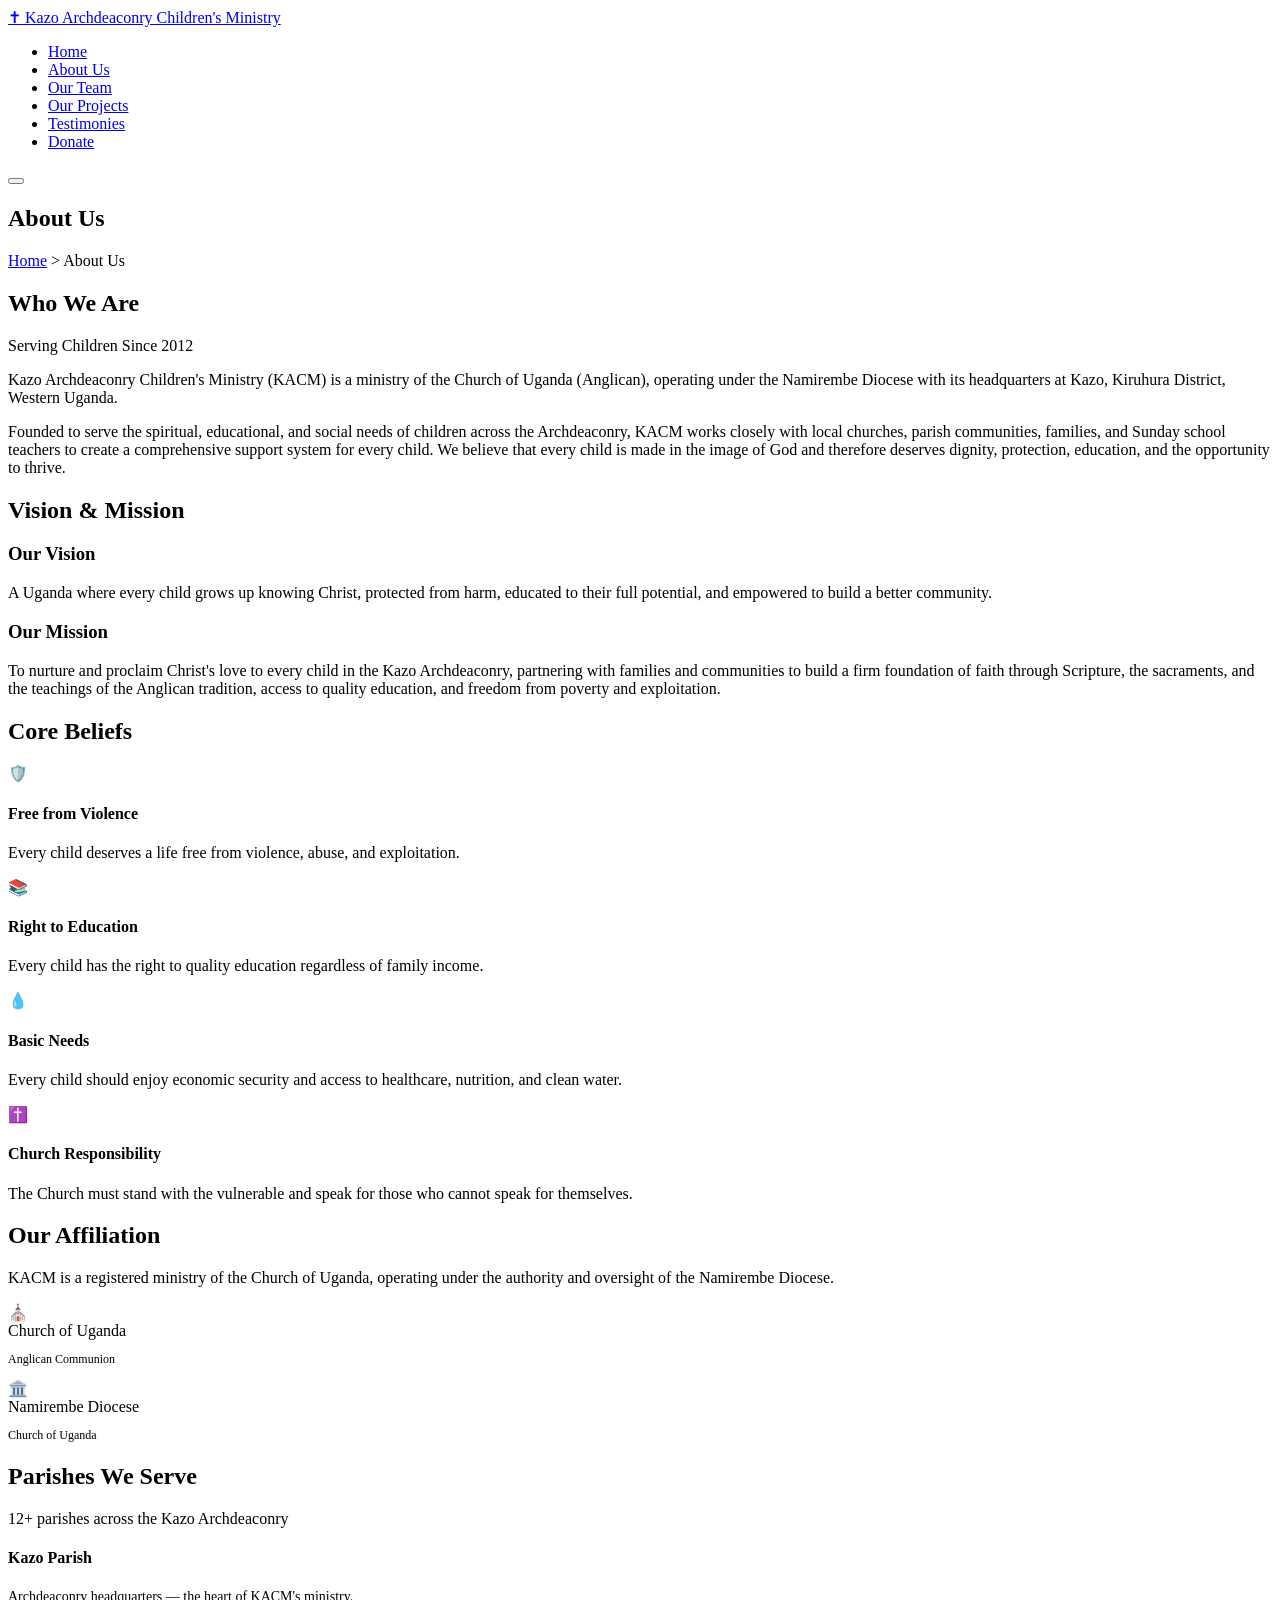
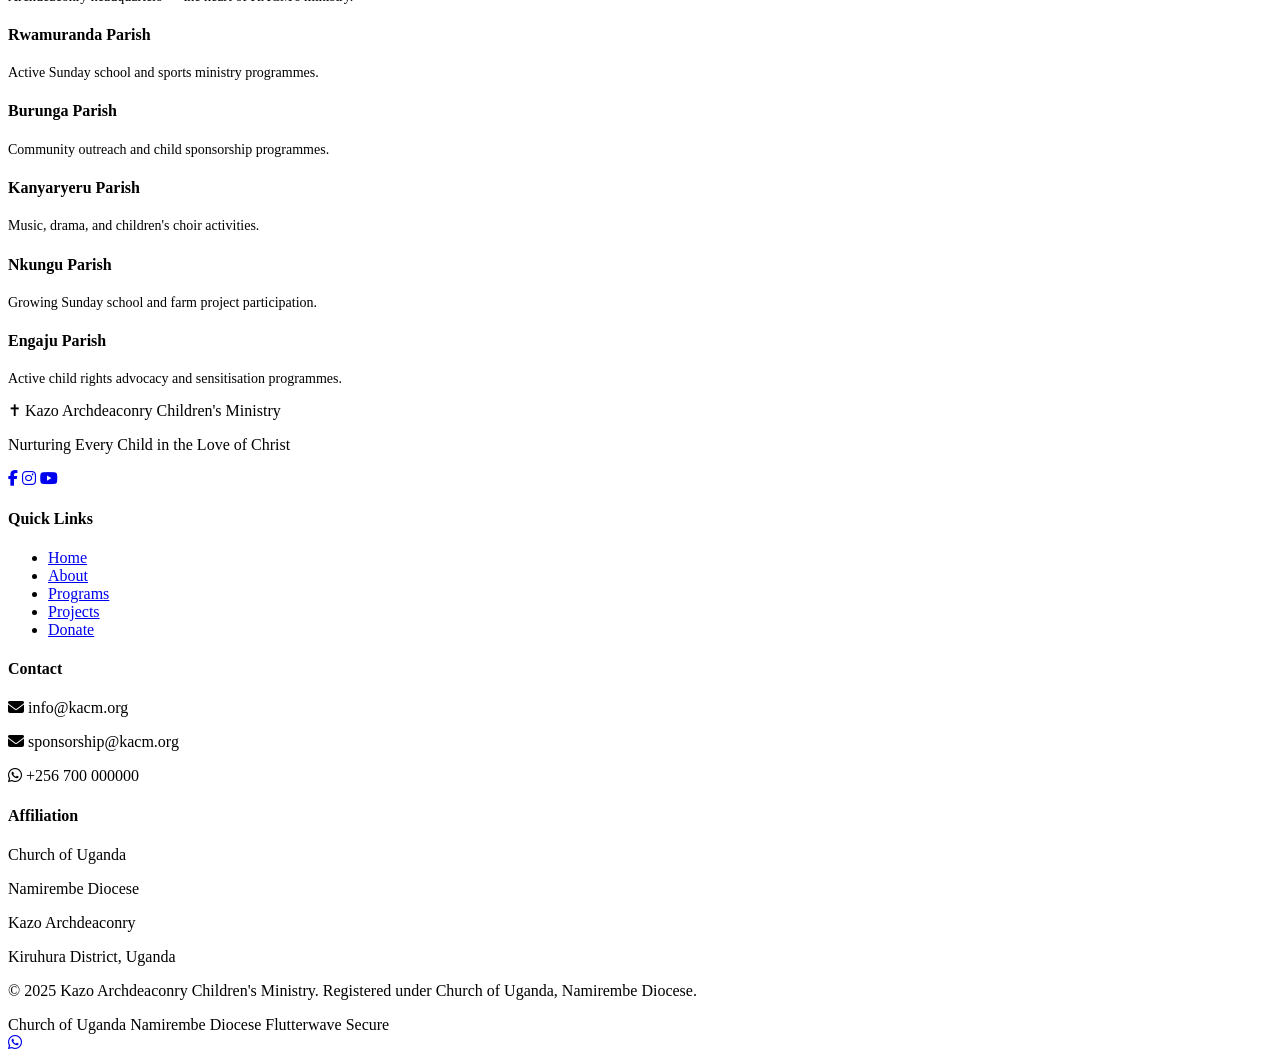
==== about.html @ 617af453 "Add about.html to provide information on Kazo Archdeaconry Children's Ministry, including vision, mi" ====
<!DOCTYPE html>
<html lang="en">
<head>
  <meta charset="UTF-8">
  <meta name="viewport" content="width=device-width, initial-scale=1.0">
  <meta name="description" content="About Kazo Archdeaconry Children's Ministry — our vision, mission, beliefs, and affiliation with the Church of Uganda.">
  <title>About Us — KACM | Kazo Archdeaconry Children's Ministry</title>
  <link rel="preconnect" href="https://fonts.googleapis.com">
  <link rel="preconnect" href="https://fonts.gstatic.com" crossorigin>
  <link href="https://fonts.googleapis.com/css2?family=Inter:wght@400;500;600;700&family=Lora:ital,wght@0,400;0,600;0,700;1,400;1,600&display=swap" rel="stylesheet">
  <link rel="stylesheet" href="https://cdnjs.cloudflare.com/ajax/libs/font-awesome/6.5.1/css/all.min.css">
  <link rel="stylesheet" href="css/style.css">
</head>
<body>

  <nav class="navbar">
    <div class="container">
      <a href="index.html" class="nav-logo">
        <span class="logo-icon">✝</span>
        <span>Kazo Archdeaconry Children's Ministry</span>
      </a>
      <ul class="nav-links">
        <li><a href="index.html">Home</a></li>
        <li><a href="about.html" class="active">About Us</a></li>
        <li><a href="team.html">Our Team</a></li>
        <li><a href="projects.html">Our Projects</a></li>
        <li><a href="testimonies.html">Testimonies</a></li>
        <li><a href="donate.html" class="nav-donate">Donate</a></li>
      </ul>
      <button class="hamburger" aria-label="Toggle navigation">
        <span></span><span></span><span></span>
      </button>
    </div>
  </nav>

  <section class="page-hero">
    <div class="container">
      <h1>About Us</h1>
      <p class="breadcrumb"><a href="index.html">Home</a> &gt; About Us</p>
    </div>
  </section>

  <!-- Who We Are -->
  <section class="section">
    <div class="container">
      <div class="section-header fade-in">
        <h2>Who We Are</h2>
        <p>Serving Children Since 2012</p>
      </div>
      <div class="page-intro fade-in">
        <p>Kazo Archdeaconry Children's Ministry (KACM) is a ministry of the Church of Uganda (Anglican), operating under the Namirembe Diocese with its headquarters at Kazo, Kiruhura District, Western Uganda.</p>
        <p style="margin-top:16px;">Founded to serve the spiritual, educational, and social needs of children across the Archdeaconry, KACM works closely with local churches, parish communities, families, and Sunday school teachers to create a comprehensive support system for every child. We believe that every child is made in the image of God and therefore deserves dignity, protection, education, and the opportunity to thrive.</p>
      </div>
    </div>
  </section>

  <!-- Vision & Mission -->
  <section class="section-alt">
    <div class="container">
      <div class="section-header fade-in">
        <h2>Vision & Mission</h2>
      </div>
      <div class="card-grid-2">
        <div class="vm-card fade-in">
          <h3>Our Vision</h3>
          <p>A Uganda where every child grows up knowing Christ, protected from harm, educated to their full potential, and empowered to build a better community.</p>
        </div>
        <div class="vm-card gold-border fade-in">
          <h3>Our Mission</h3>
          <p>To nurture and proclaim Christ's love to every child in the Kazo Archdeaconry, partnering with families and communities to build a firm foundation of faith through Scripture, the sacraments, and the teachings of the Anglican tradition, access to quality education, and freedom from poverty and exploitation.</p>
        </div>
      </div>
    </div>
  </section>

  <!-- Core Beliefs -->
  <section class="section">
    <div class="container">
      <div class="section-header fade-in">
        <h2>Core Beliefs</h2>
      </div>
      <div class="card-grid-4">
        <div class="belief-card fade-in">
          <div class="belief-icon">🛡️</div>
          <h4>Free from Violence</h4>
          <p>Every child deserves a life free from violence, abuse, and exploitation.</p>
        </div>
        <div class="belief-card fade-in">
          <div class="belief-icon">📚</div>
          <h4>Right to Education</h4>
          <p>Every child has the right to quality education regardless of family income.</p>
        </div>
        <div class="belief-card fade-in">
          <div class="belief-icon">💧</div>
          <h4>Basic Needs</h4>
          <p>Every child should enjoy economic security and access to healthcare, nutrition, and clean water.</p>
        </div>
        <div class="belief-card fade-in">
          <div class="belief-icon">✝️</div>
          <h4>Church Responsibility</h4>
          <p>The Church must stand with the vulnerable and speak for those who cannot speak for themselves.</p>
        </div>
      </div>
    </div>
  </section>

  <!-- Affiliation -->
  <section class="section-alt">
    <div class="container">
      <div class="section-header fade-in">
        <h2>Our Affiliation</h2>
        <p>KACM is a registered ministry of the Church of Uganda, operating under the authority and oversight of the Namirembe Diocese.</p>
      </div>
      <div class="affiliation-logos fade-in">
        <div class="affiliation-badge">
          <div class="badge-icon">⛪</div>
          <div class="badge-name">Church of Uganda</div>
          <p style="font-size:12px;color:var(--text-gray);">Anglican Communion</p>
        </div>
        <div class="affiliation-badge">
          <div class="badge-icon">🏛️</div>
          <div class="badge-name">Namirembe Diocese</div>
          <p style="font-size:12px;color:var(--text-gray);">Church of Uganda</p>
        </div>
      </div>
    </div>
  </section>

  <!-- Parishes -->
  <section class="section">
    <div class="container">
      <div class="section-header fade-in">
        <h2>Parishes We Serve</h2>
        <p>12+ parishes across the Kazo Archdeaconry</p>
      </div>
      <div class="card-grid-3 fade-in">
        <div class="card"><div class="card-body"><h4>Kazo Parish</h4><p style="font-size:14px;color:var(--text-gray);">Archdeaconry headquarters — the heart of KACM's ministry.</p></div></div>
        <div class="card"><div class="card-body"><h4>Rwamuranda Parish</h4><p style="font-size:14px;color:var(--text-gray);">Active Sunday school and sports ministry programmes.</p></div></div>
        <div class="card"><div class="card-body"><h4>Burunga Parish</h4><p style="font-size:14px;color:var(--text-gray);">Community outreach and child sponsorship programmes.</p></div></div>
        <div class="card"><div class="card-body"><h4>Kanyaryeru Parish</h4><p style="font-size:14px;color:var(--text-gray);">Music, drama, and children's choir activities.</p></div></div>
        <div class="card"><div class="card-body"><h4>Nkungu Parish</h4><p style="font-size:14px;color:var(--text-gray);">Growing Sunday school and farm project participation.</p></div></div>
        <div class="card"><div class="card-body"><h4>Engaju Parish</h4><p style="font-size:14px;color:var(--text-gray);">Active child rights advocacy and sensitisation programmes.</p></div></div>
      </div>
    </div>
  </section>

  <!-- Footer -->
  <footer class="footer">
    <div class="container">
      <div class="footer-grid">
        <div class="footer-brand">
          <div class="footer-logo">
            <span class="logo-icon">✝</span>
            <span>Kazo Archdeaconry Children's Ministry</span>
          </div>
          <p class="footer-tagline">Nurturing Every Child in the Love of Christ</p>
          <div class="footer-social">
            <a href="https://facebook.com/KACMUganda" target="_blank" rel="noopener" aria-label="Facebook"><i class="fab fa-facebook-f"></i></a>
            <a href="https://instagram.com/KACMUganda" target="_blank" rel="noopener" aria-label="Instagram"><i class="fab fa-instagram"></i></a>
            <a href="https://youtube.com/KACMUganda" target="_blank" rel="noopener" aria-label="YouTube"><i class="fab fa-youtube"></i></a>
          </div>
        </div>
        <div>
          <h4>Quick Links</h4>
          <ul class="footer-links">
            <li><a href="index.html">Home</a></li>
            <li><a href="about.html">About</a></li>
            <li><a href="programs.html">Programs</a></li>
            <li><a href="projects.html">Projects</a></li>
            <li><a href="donate.html">Donate</a></li>
          </ul>
        </div>
        <div>
          <h4>Contact</h4>
          <div class="footer-contact">
            <p><i class="fas fa-envelope"></i> info@kacm.org</p>
            <p><i class="fas fa-envelope"></i> sponsorship@kacm.org</p>
            <p><i class="fab fa-whatsapp"></i> +256 700 000000</p>
          </div>
        </div>
        <div>
          <h4>Affiliation</h4>
          <div class="footer-contact">
            <p>Church of Uganda</p>
            <p>Namirembe Diocese</p>
            <p>Kazo Archdeaconry</p>
            <p>Kiruhura District, Uganda</p>
          </div>
        </div>
      </div>
      <div class="footer-bottom">
        <p>&copy; 2025 Kazo Archdeaconry Children's Ministry. Registered under Church of Uganda, Namirembe Diocese.</p>
        <div class="footer-badges">
          <span class="badge">Church of Uganda</span>
          <span class="badge">Namirembe Diocese</span>
          <span class="badge">Flutterwave Secure</span>
        </div>
      </div>
    </div>
  </footer>

  <a href="#" class="whatsapp-float" data-phone="+256700000000" aria-label="Chat on WhatsApp">
    <i class="fab fa-whatsapp"></i>
  </a>

  <script src="js/main.js"></script>
</body>
</html>
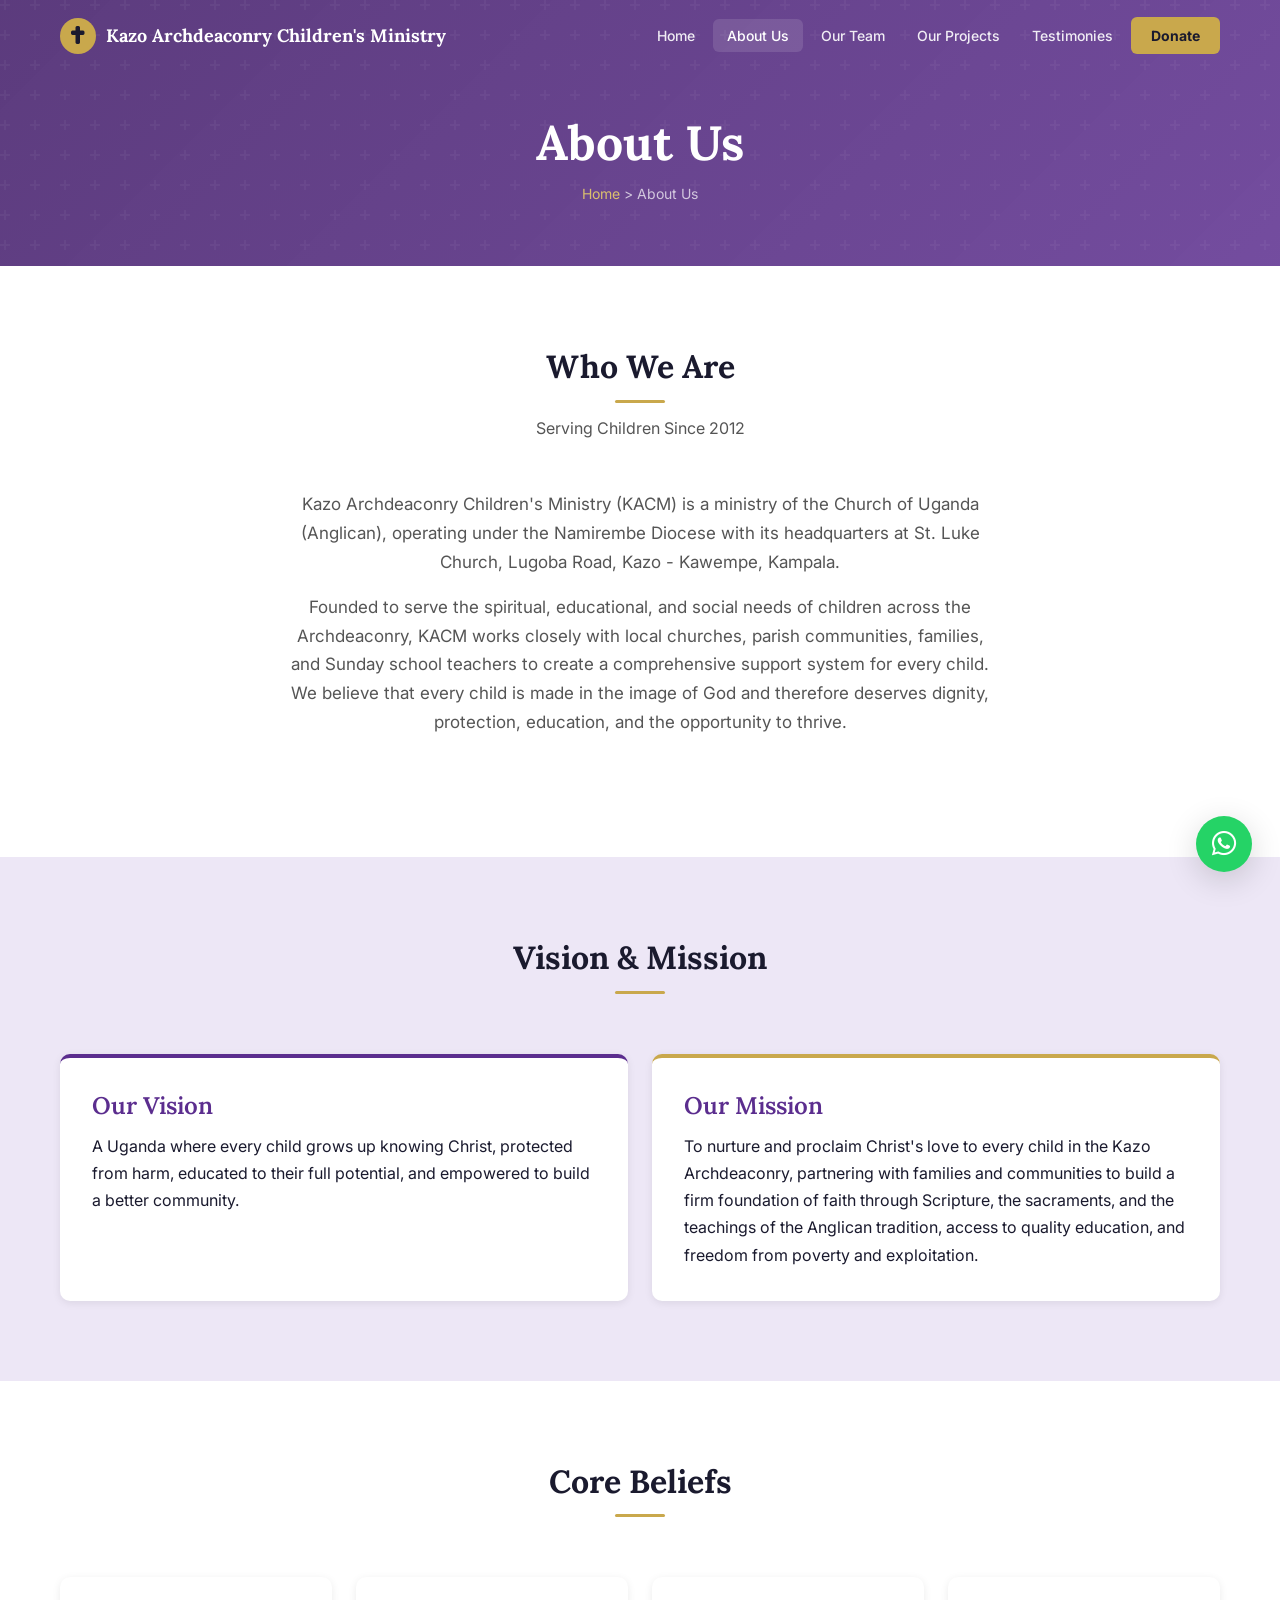
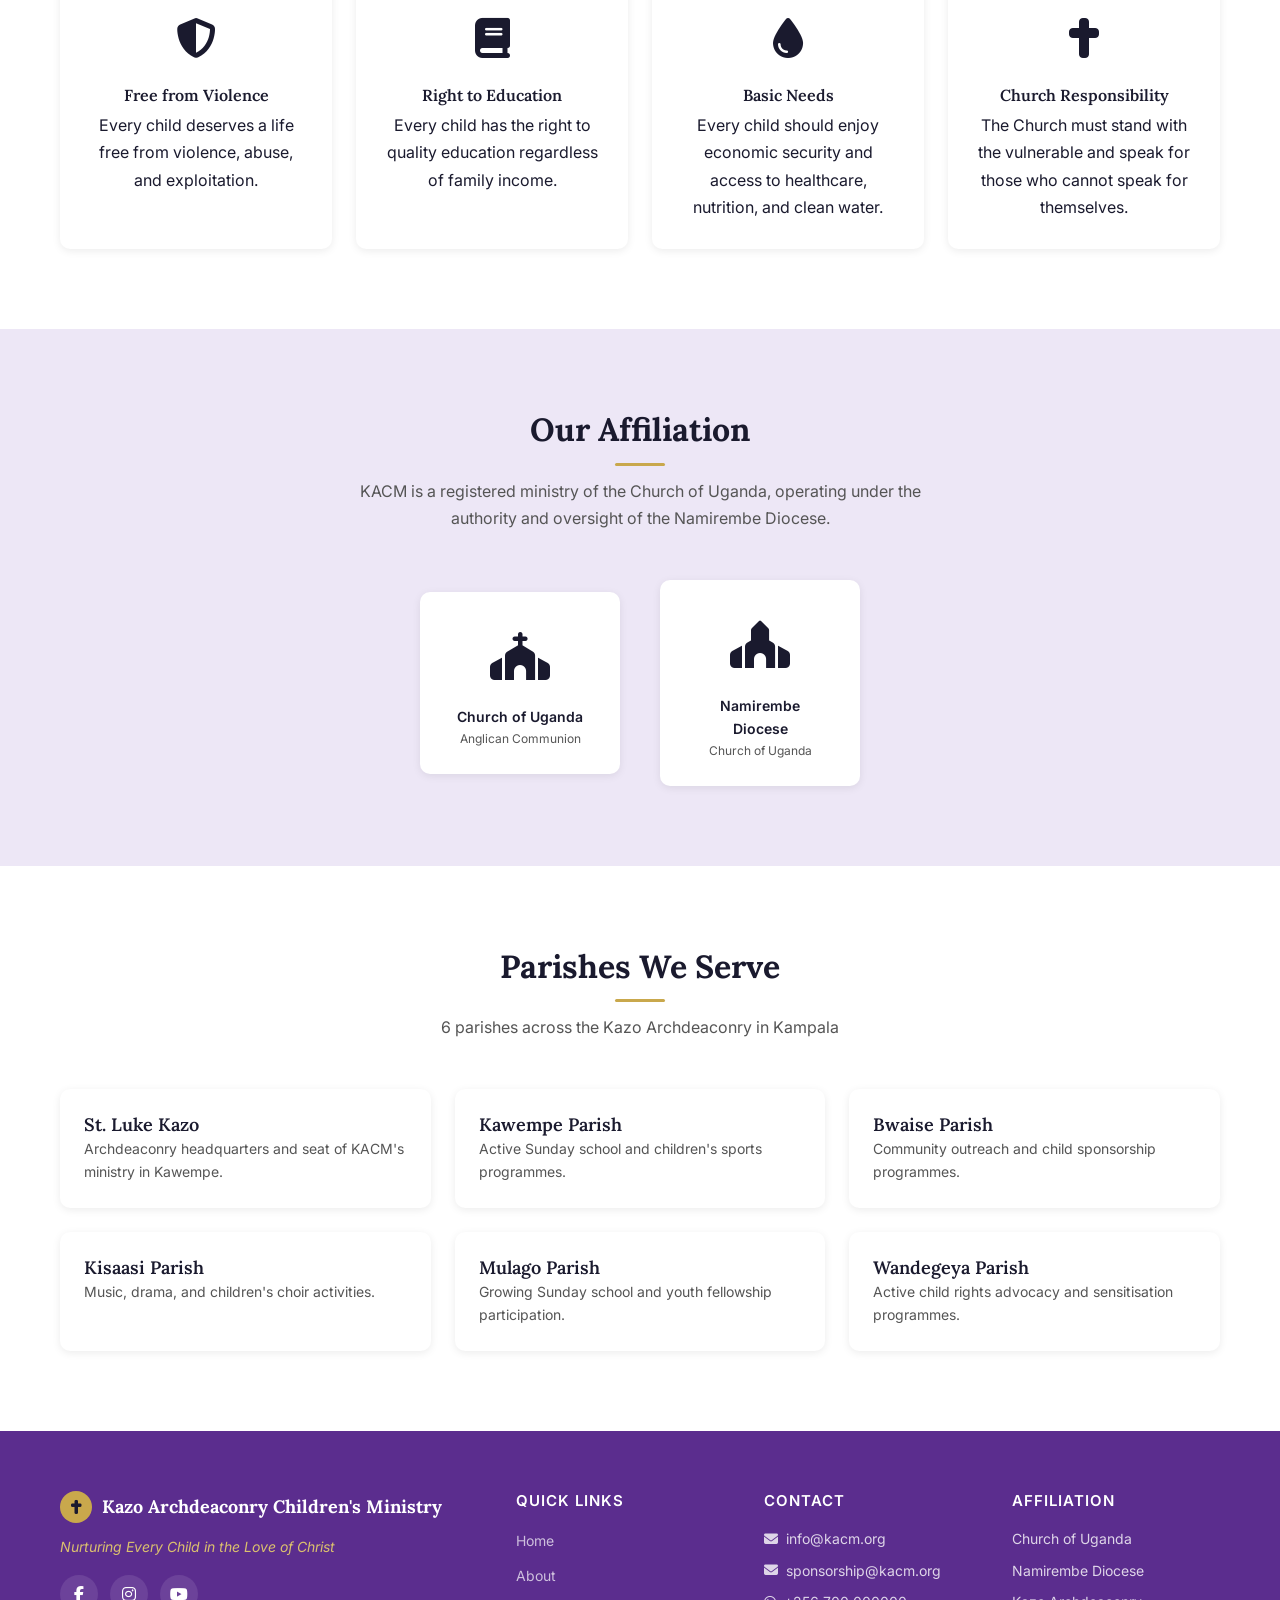
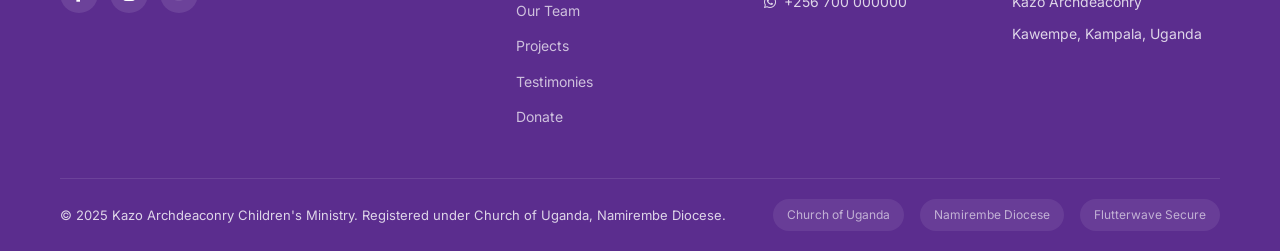
==== commit 471b8cef: "Update about.html with Font Awesome icons, revised location details, and updated parish information" ====
--- a/about.html
+++ b/about.html
@@ -16,7 +16,7 @@
   <nav class="navbar">
     <div class="container">
       <a href="index.html" class="nav-logo">
-        <span class="logo-icon">✝</span>
+        <span class="logo-icon"><i class="fas fa-cross"></i></span>
         <span>Kazo Archdeaconry Children's Ministry</span>
       </a>
       <ul class="nav-links">
@@ -33,7 +33,7 @@
     </div>
   </nav>
 
-  <section class="page-hero">
+  <section class="page-hero" style="background: linear-gradient(135deg, rgba(69,32,107,0.88), rgba(91,45,142,0.85)), url('https://images.unsplash.com/photo-1473177104440-fbb6db3e0c08?auto=format&fit=crop&w=1600&q=80') center/cover no-repeat;">
     <div class="container">
       <h1>About Us</h1>
       <p class="breadcrumb"><a href="index.html">Home</a> &gt; About Us</p>
@@ -48,7 +48,7 @@
         <p>Serving Children Since 2012</p>
       </div>
       <div class="page-intro fade-in">
-        <p>Kazo Archdeaconry Children's Ministry (KACM) is a ministry of the Church of Uganda (Anglican), operating under the Namirembe Diocese with its headquarters at Kazo, Kiruhura District, Western Uganda.</p>
+        <p>Kazo Archdeaconry Children's Ministry (KACM) is a ministry of the Church of Uganda (Anglican), operating under the Namirembe Diocese with its headquarters at St. Luke Church, Lugoba Road, Kazo - Kawempe, Kampala.</p>
         <p style="margin-top:16px;">Founded to serve the spiritual, educational, and social needs of children across the Archdeaconry, KACM works closely with local churches, parish communities, families, and Sunday school teachers to create a comprehensive support system for every child. We believe that every child is made in the image of God and therefore deserves dignity, protection, education, and the opportunity to thrive.</p>
       </div>
     </div>
@@ -81,22 +81,22 @@
       </div>
       <div class="card-grid-4">
         <div class="belief-card fade-in">
-          <div class="belief-icon">🛡️</div>
+          <div class="belief-icon"><i class="fas fa-shield-alt"></i></div>
           <h4>Free from Violence</h4>
           <p>Every child deserves a life free from violence, abuse, and exploitation.</p>
         </div>
         <div class="belief-card fade-in">
-          <div class="belief-icon">📚</div>
+          <div class="belief-icon"><i class="fas fa-book"></i></div>
           <h4>Right to Education</h4>
           <p>Every child has the right to quality education regardless of family income.</p>
         </div>
         <div class="belief-card fade-in">
-          <div class="belief-icon">💧</div>
+          <div class="belief-icon"><i class="fas fa-tint"></i></div>
           <h4>Basic Needs</h4>
           <p>Every child should enjoy economic security and access to healthcare, nutrition, and clean water.</p>
         </div>
         <div class="belief-card fade-in">
-          <div class="belief-icon">✝️</div>
+          <div class="belief-icon"><i class="fas fa-cross"></i></div>
           <h4>Church Responsibility</h4>
           <p>The Church must stand with the vulnerable and speak for those who cannot speak for themselves.</p>
         </div>
@@ -113,12 +113,12 @@
       </div>
       <div class="affiliation-logos fade-in">
         <div class="affiliation-badge">
-          <div class="badge-icon">⛪</div>
+          <div class="badge-icon"><i class="fas fa-church"></i></div>
           <div class="badge-name">Church of Uganda</div>
           <p style="font-size:12px;color:var(--text-gray);">Anglican Communion</p>
         </div>
         <div class="affiliation-badge">
-          <div class="badge-icon">🏛️</div>
+          <div class="badge-icon"><i class="fas fa-place-of-worship"></i></div>
           <div class="badge-name">Namirembe Diocese</div>
           <p style="font-size:12px;color:var(--text-gray);">Church of Uganda</p>
         </div>
@@ -131,15 +131,15 @@
     <div class="container">
       <div class="section-header fade-in">
         <h2>Parishes We Serve</h2>
-        <p>12+ parishes across the Kazo Archdeaconry</p>
+        <p>6 parishes across the Kazo Archdeaconry in Kampala</p>
       </div>
       <div class="card-grid-3 fade-in">
-        <div class="card"><div class="card-body"><h4>Kazo Parish</h4><p style="font-size:14px;color:var(--text-gray);">Archdeaconry headquarters — the heart of KACM's ministry.</p></div></div>
-        <div class="card"><div class="card-body"><h4>Rwamuranda Parish</h4><p style="font-size:14px;color:var(--text-gray);">Active Sunday school and sports ministry programmes.</p></div></div>
-        <div class="card"><div class="card-body"><h4>Burunga Parish</h4><p style="font-size:14px;color:var(--text-gray);">Community outreach and child sponsorship programmes.</p></div></div>
-        <div class="card"><div class="card-body"><h4>Kanyaryeru Parish</h4><p style="font-size:14px;color:var(--text-gray);">Music, drama, and children's choir activities.</p></div></div>
-        <div class="card"><div class="card-body"><h4>Nkungu Parish</h4><p style="font-size:14px;color:var(--text-gray);">Growing Sunday school and farm project participation.</p></div></div>
-        <div class="card"><div class="card-body"><h4>Engaju Parish</h4><p style="font-size:14px;color:var(--text-gray);">Active child rights advocacy and sensitisation programmes.</p></div></div>
+        <div class="card"><div class="card-body"><h4>St. Luke Kazo</h4><p style="font-size:14px;color:var(--text-gray);">Archdeaconry headquarters and seat of KACM's ministry in Kawempe.</p></div></div>
+        <div class="card"><div class="card-body"><h4>Kawempe Parish</h4><p style="font-size:14px;color:var(--text-gray);">Active Sunday school and children's sports programmes.</p></div></div>
+        <div class="card"><div class="card-body"><h4>Bwaise Parish</h4><p style="font-size:14px;color:var(--text-gray);">Community outreach and child sponsorship programmes.</p></div></div>
+        <div class="card"><div class="card-body"><h4>Kisaasi Parish</h4><p style="font-size:14px;color:var(--text-gray);">Music, drama, and children's choir activities.</p></div></div>
+        <div class="card"><div class="card-body"><h4>Mulago Parish</h4><p style="font-size:14px;color:var(--text-gray);">Growing Sunday school and youth fellowship participation.</p></div></div>
+        <div class="card"><div class="card-body"><h4>Wandegeya Parish</h4><p style="font-size:14px;color:var(--text-gray);">Active child rights advocacy and sensitisation programmes.</p></div></div>
       </div>
     </div>
   </section>
@@ -150,7 +150,7 @@
       <div class="footer-grid">
         <div class="footer-brand">
           <div class="footer-logo">
-            <span class="logo-icon">✝</span>
+            <span class="logo-icon"><i class="fas fa-cross"></i></span>
             <span>Kazo Archdeaconry Children's Ministry</span>
           </div>
           <p class="footer-tagline">Nurturing Every Child in the Love of Christ</p>
@@ -165,8 +165,9 @@
           <ul class="footer-links">
             <li><a href="index.html">Home</a></li>
             <li><a href="about.html">About</a></li>
-            <li><a href="programs.html">Programs</a></li>
+            <li><a href="team.html">Our Team</a></li>
             <li><a href="projects.html">Projects</a></li>
+            <li><a href="testimonies.html">Testimonies</a></li>
             <li><a href="donate.html">Donate</a></li>
           </ul>
         </div>
@@ -184,7 +185,7 @@
             <p>Church of Uganda</p>
             <p>Namirembe Diocese</p>
             <p>Kazo Archdeaconry</p>
-            <p>Kiruhura District, Uganda</p>
+            <p>Kawempe, Kampala, Uganda</p>
           </div>
         </div>
       </div>
--- a/css/style.css
+++ b/css/style.css
@@ -0,0 +1,1405 @@
+/* ============================================================
+   KACM WEBSITE — COMPLETE STYLESHEET
+   Kazo Archdeaconry Children's Ministry
+   Church of Uganda | Namirembe Diocese
+   ============================================================ */
+
+/* --- CSS CUSTOM PROPERTIES (Design System) --- */
+:root {
+  --primary: #5B2D8E;
+  --primary-dark: #45206B;
+  --primary-light: #7B4DB8;
+  --secondary: #C9A84C;
+  --secondary-dark: #A88A35;
+  --secondary-light: #DBC06E;
+  --bg-light-purple: #EDE7F6;
+  --bg-light-gold: #FFF8E1;
+  --text-dark: #1A1A2E;
+  --text-gray: #555555;
+  --white: #FFFFFF;
+  --whatsapp-green: #25D366;
+  --shadow-sm: 0 2px 8px rgba(0,0,0,0.08);
+  --shadow-md: 0 4px 16px rgba(0,0,0,0.12);
+  --shadow-lg: 0 8px 32px rgba(0,0,0,0.16);
+  --radius-sm: 6px;
+  --radius-md: 10px;
+  --radius-lg: 16px;
+  --transition: 0.3s ease;
+  --max-width: 1200px;
+  --nav-height: 72px;
+}
+
+/* --- RESET & BASE --- */
+*, *::before, *::after { box-sizing: border-box; margin: 0; padding: 0; }
+
+html { scroll-behavior: smooth; scroll-padding-top: var(--nav-height); }
+
+body {
+  font-family: 'Inter', Arial, sans-serif;
+  font-size: 16px;
+  line-height: 1.7;
+  color: var(--text-dark);
+  background: var(--white);
+  -webkit-font-smoothing: antialiased;
+  overflow-x: hidden;
+}
+
+img { max-width: 100%; height: auto; display: block; }
+a { text-decoration: none; color: inherit; transition: color var(--transition); }
+ul { list-style: none; }
+
+h1, h2, h3, h4, h5, h6 {
+  font-family: 'Lora', Georgia, serif;
+  line-height: 1.3;
+}
+
+h1 { font-size: clamp(32px, 5vw, 48px); font-weight: 700; color: var(--primary); }
+h2 { font-size: clamp(24px, 3.5vw, 32px); font-weight: 700; color: var(--text-dark); }
+h3 { font-size: clamp(20px, 2.5vw, 24px); font-weight: 600; color: var(--primary); }
+h4 { font-size: 18px; font-weight: 600; color: var(--text-dark); }
+
+.container {
+  width: 100%;
+  max-width: var(--max-width);
+  margin: 0 auto;
+  padding: 0 20px;
+}
+
+.section {
+  padding: 80px 0;
+}
+
+.section-alt {
+  background: var(--bg-light-purple);
+  padding: 80px 0;
+}
+
+.section-gold {
+  background: var(--secondary);
+  padding: 60px 0;
+}
+
+/* --- BUTTONS --- */
+.btn {
+  display: inline-block;
+  font-family: 'Inter', Arial, sans-serif;
+  font-size: 16px;
+  font-weight: 700;
+  text-transform: uppercase;
+  letter-spacing: 1px;
+  padding: 14px 32px;
+  border-radius: var(--radius-sm);
+  cursor: pointer;
+  transition: all var(--transition);
+  border: 2px solid transparent;
+  text-align: center;
+}
+
+.btn-primary {
+  background: var(--primary);
+  color: var(--white);
+  border-color: var(--primary);
+}
+.btn-primary:hover { background: var(--primary-dark); border-color: var(--primary-dark); transform: translateY(-2px); box-shadow: var(--shadow-md); }
+
+.btn-secondary {
+  background: var(--secondary);
+  color: var(--text-dark);
+  border-color: var(--secondary);
+}
+.btn-secondary:hover { background: var(--secondary-dark); border-color: var(--secondary-dark); transform: translateY(-2px); box-shadow: var(--shadow-md); }
+
+.btn-outline {
+  background: transparent;
+  color: var(--white);
+  border-color: var(--white);
+}
+.btn-outline:hover { background: var(--white); color: var(--primary); transform: translateY(-2px); }
+
+.btn-outline-dark {
+  background: transparent;
+  color: var(--primary);
+  border-color: var(--primary);
+}
+.btn-outline-dark:hover { background: var(--primary); color: var(--white); }
+
+.btn-lg { padding: 18px 40px; font-size: 18px; }
+.btn-sm { padding: 10px 20px; font-size: 14px; }
+
+/* --- GLOBAL NAVIGATION --- */
+.navbar {
+  position: fixed;
+  top: 0;
+  left: 0;
+  width: 100%;
+  height: var(--nav-height);
+  background: transparent;
+  z-index: 1000;
+  transition: background var(--transition), box-shadow var(--transition);
+}
+.navbar.scrolled { background: var(--primary); box-shadow: var(--shadow-lg); }
+
+.navbar .container {
+  display: flex;
+  align-items: center;
+  justify-content: space-between;
+  height: 100%;
+}
+
+.nav-logo {
+  display: flex;
+  align-items: center;
+  gap: 10px;
+  color: var(--white);
+  font-family: 'Lora', Georgia, serif;
+  font-weight: 700;
+  font-size: 18px;
+}
+
+.nav-logo .logo-icon {
+  width: 36px;
+  height: 36px;
+  background: var(--secondary);
+  border-radius: 50%;
+  display: flex;
+  align-items: center;
+  justify-content: center;
+  font-size: 18px;
+  color: var(--text-dark);
+  flex-shrink: 0;
+}
+
+.nav-links {
+  display: flex;
+  align-items: center;
+  gap: 4px;
+}
+
+.nav-links a {
+  color: rgba(255,255,255,0.9);
+  padding: 8px 14px;
+  border-radius: var(--radius-sm);
+  font-size: 14px;
+  font-weight: 500;
+  transition: all var(--transition);
+}
+.nav-links a:hover,
+.nav-links a.active { color: var(--white); background: rgba(255,255,255,0.12); }
+
+.nav-links .nav-donate {
+  background: var(--secondary) !important;
+  color: var(--text-dark) !important;
+  font-weight: 700;
+  padding: 10px 20px !important;
+  border-radius: var(--radius-sm);
+}
+.nav-links .nav-donate:hover { background: var(--secondary-dark) !important; }
+
+.hamburger {
+  display: none;
+  flex-direction: column;
+  gap: 5px;
+  cursor: pointer;
+  background: none;
+  border: none;
+  padding: 8px;
+}
+.hamburger span {
+  display: block;
+  width: 26px;
+  height: 3px;
+  background: var(--white);
+  border-radius: 2px;
+  transition: all var(--transition);
+}
+.hamburger.active span:nth-child(1) { transform: rotate(45deg) translate(5px,6px); }
+.hamburger.active span:nth-child(2) { opacity: 0; }
+.hamburger.active span:nth-child(3) { transform: rotate(-45deg) translate(5px,-6px); }
+
+/* --- GLOBAL FOOTER --- */
+.footer {
+  background: var(--primary);
+  color: rgba(255,255,255,0.8);
+  padding: 60px 0 0;
+}
+
+.footer-grid {
+  display: grid;
+  grid-template-columns: 2fr 1fr 1fr 1fr;
+  gap: 40px;
+  margin-bottom: 40px;
+}
+
+.footer-brand .footer-logo {
+  display: flex;
+  align-items: center;
+  gap: 10px;
+  margin-bottom: 12px;
+  color: var(--white);
+  font-family: 'Lora', Georgia, serif;
+  font-size: 18px;
+  font-weight: 700;
+}
+.footer-logo .logo-icon {
+  width: 32px; height: 32px;
+  background: var(--secondary);
+  border-radius: 50%;
+  display: flex; align-items: center; justify-content: center;
+  color: var(--text-dark);
+  font-size: 14px;
+  flex-shrink: 0;
+}
+.footer-tagline {
+  font-style: italic;
+  color: var(--secondary-light);
+  margin-bottom: 16px;
+  font-size: 14px;
+}
+.footer-social {
+  display: flex;
+  gap: 12px;
+}
+.footer-social a {
+  width: 38px; height: 38px;
+  background: rgba(255,255,255,0.1);
+  border-radius: 50%;
+  display: flex;
+  align-items: center;
+  justify-content: center;
+  color: var(--white);
+  font-size: 16px;
+  transition: all var(--transition);
+}
+.footer-social a:hover { background: var(--secondary); color: var(--text-dark); }
+
+.footer h4 {
+  color: var(--white);
+  font-family: 'Inter', Arial, sans-serif;
+  font-size: 15px;
+  text-transform: uppercase;
+  letter-spacing: 1px;
+  margin-bottom: 16px;
+}
+.footer-links li { margin-bottom: 8px; }
+.footer-links a { color: rgba(255,255,255,0.7); font-size: 14px; }
+.footer-links a:hover { color: var(--secondary); }
+
+.footer-contact p {
+  font-size: 14px;
+  margin-bottom: 8px;
+  display: flex;
+  align-items: center;
+  gap: 8px;
+}
+
+.footer-bottom {
+  border-top: 1px solid rgba(255,255,255,0.1);
+  padding: 20px 0;
+  display: flex;
+  flex-wrap: wrap;
+  justify-content: space-between;
+  align-items: center;
+  gap: 12px;
+  font-size: 13px;
+}
+
+.footer-badges {
+  display: flex;
+  gap: 16px;
+  align-items: center;
+}
+.footer-badges .badge {
+  background: rgba(255,255,255,0.08);
+  padding: 6px 14px;
+  border-radius: 20px;
+  font-size: 12px;
+  color: rgba(255,255,255,0.6);
+}
+
+/* --- FLOATING WHATSAPP --- */
+.whatsapp-float {
+  position: fixed;
+  bottom: 28px;
+  right: 28px;
+  width: 56px;
+  height: 56px;
+  background: var(--whatsapp-green);
+  border-radius: 50%;
+  display: flex;
+  align-items: center;
+  justify-content: center;
+  color: var(--white);
+  font-size: 28px;
+  box-shadow: var(--shadow-lg);
+  z-index: 998;
+  transition: all var(--transition);
+  animation: pulse-whatsapp 2s infinite;
+}
+.whatsapp-float:hover {
+  transform: scale(1.1);
+  box-shadow: 0 8px 32px rgba(37,211,102,0.4);
+}
+
+@keyframes pulse-whatsapp {
+  0%, 100% { box-shadow: 0 4px 16px rgba(37,211,102,0.3); }
+  50% { box-shadow: 0 8px 32px rgba(37,211,102,0.5); }
+}
+
+/* --- HERO BANNERS --- */
+.hero {
+  min-height: 100vh;
+  display: flex;
+  align-items: center;
+  position: relative;
+  background: linear-gradient(135deg, var(--primary-dark), var(--primary));
+  overflow: hidden;
+  padding-top: var(--nav-height);
+}
+.hero::before {
+  content: '';
+  position: absolute;
+  inset: 0;
+  background: url("data:image/svg+xml,%3Csvg width='60' height='60' viewBox='0 0 60 60' xmlns='http://www.w3.org/2000/svg'%3E%3Cg fill='none' fill-rule='evenodd'%3E%3Cg fill='%23ffffff' fill-opacity='0.05'%3E%3Cpath d='M36 34v-4h-2v4h-4v2h4v4h2v-4h4v-2h-4zm0-30V0h-2v4h-4v2h4v4h2V6h4V4h-4zM6 34v-4H4v4H0v2h4v4h2v-4h4v-2H6zM6 4V0H4v4H0v2h4v4h2V6h4V4H6z'/%3E%3C/g%3E%3C/g%3E%3C/svg%3E");
+}
+.hero .container {
+  position: relative;
+  z-index: 1;
+  text-align: center;
+  color: var(--white);
+}
+.hero h1 {
+  color: var(--white);
+  font-size: clamp(36px, 6vw, 56px);
+  margin-bottom: 16px;
+}
+.hero p.hero-subtitle {
+  font-size: clamp(16px, 2vw, 20px);
+  opacity: 0.9;
+  max-width: 700px;
+  margin: 0 auto 24px;
+}
+.hero .hero-buttons {
+  display: flex;
+  gap: 16px;
+  justify-content: center;
+  flex-wrap: wrap;
+}
+
+.hero-scripture {
+  display: inline-block;
+  font-family: 'Lora', Georgia, serif;
+  font-style: italic;
+  font-size: clamp(15px, 1.8vw, 18px);
+  color: var(--secondary-light);
+  border-left: 3px solid var(--secondary);
+  padding-left: 16px;
+  margin: 20px auto 28px;
+  text-align: left;
+  max-width: 600px;
+}
+
+/* Page hero (inner pages) */
+.page-hero {
+  padding: calc(var(--nav-height) + 40px) 0 60px;
+  background: linear-gradient(135deg, var(--primary-dark), var(--primary));
+  position: relative;
+  overflow: hidden;
+  text-align: center;
+}
+.page-hero::before {
+  content: '';
+  position: absolute;
+  inset: 0;
+  background: url("data:image/svg+xml,%3Csvg width='60' height='60' viewBox='0 0 60 60' xmlns='http://www.w3.org/2000/svg'%3E%3Cg fill='none' fill-rule='evenodd'%3E%3Cg fill='%23ffffff' fill-opacity='0.04'%3E%3Cpath d='M36 34v-4h-2v4h-4v2h4v4h2v-4h4v-2h-4zm0-30V0h-2v4h-4v2h4v4h2V6h4V4h-4zM6 34v-4H4v4H0v2h4v4h2v-4h4v-2H6zM6 4V0H4v4H0v2h4v4h2V6h4V4H6z'/%3E%3C/g%3E%3C/g%3E%3C/svg%3E");
+}
+.page-hero .container { position: relative; z-index: 1; }
+.page-hero h1 { color: var(--white); margin-bottom: 8px; }
+.page-hero .breadcrumb {
+  color: rgba(255,255,255,0.7);
+  font-size: 14px;
+}
+.page-hero .breadcrumb a { color: var(--secondary-light); }
+.page-hero .breadcrumb a:hover { color: var(--secondary); }
+.page-hero .hero-scripture {
+  color: var(--secondary-light);
+  margin: 16px auto 0;
+  max-width: 650px;
+}
+
+/* --- IMPACT COUNTER SECTION --- */
+.impact-counter {
+  background: var(--primary);
+  padding: 60px 0;
+  text-align: center;
+  color: var(--white);
+}
+.impact-grid {
+  display: grid;
+  grid-template-columns: repeat(4, 1fr);
+  gap: 32px;
+}
+.impact-item .count {
+  font-family: 'Lora', Georgia, serif;
+  font-size: clamp(36px, 5vw, 56px);
+  font-weight: 700;
+  color: var(--secondary);
+  line-height: 1;
+  margin-bottom: 4px;
+}
+.impact-item .label {
+  font-size: 16px;
+  opacity: 0.9;
+  text-transform: uppercase;
+  letter-spacing: 1px;
+}
+
+/* --- CARDS --- */
+.card {
+  background: var(--white);
+  border-radius: var(--radius-md);
+  overflow: hidden;
+  box-shadow: var(--shadow-sm);
+  transition: all var(--transition);
+}
+.card:hover { transform: translateY(-4px); box-shadow: var(--shadow-md); }
+
+.card-body { padding: 24px; }
+.card-icon {
+  width: 56px; height: 56px;
+  background: var(--bg-light-purple);
+  border-radius: var(--radius-sm);
+  display: flex;
+  align-items: center;
+  justify-content: center;
+  font-size: 26px;
+  margin-bottom: 16px;
+}
+.card h3 { margin-bottom: 8px; }
+.card p { color: var(--text-gray); font-size: 15px; }
+
+.card-img {
+  width: 100%;
+  height: 200px;
+  object-fit: cover;
+  background: var(--bg-light-purple);
+}
+
+/* 3-card grid */
+.card-grid-3 {
+  display: grid;
+  grid-template-columns: repeat(3, 1fr);
+  gap: 24px;
+}
+
+/* 2-column card grid */
+.card-grid-2 {
+  display: grid;
+  grid-template-columns: repeat(2, 1fr);
+  gap: 24px;
+}
+
+/* 4-card grid */
+.card-grid-4 {
+  display: grid;
+  grid-template-columns: repeat(4, 1fr);
+  gap: 24px;
+}
+
+/* --- SECTION HEADERS --- */
+.section-header {
+  text-align: center;
+  margin-bottom: 48px;
+}
+.section-header h2 {
+  position: relative;
+  display: inline-block;
+  margin-bottom: 12px;
+}
+.section-header h2::after {
+  content: '';
+  display: block;
+  width: 50px;
+  height: 3px;
+  background: var(--secondary);
+  margin: 12px auto 0;
+  border-radius: 2px;
+}
+.section-header p {
+  color: var(--text-gray);
+  max-width: 600px;
+  margin: 0 auto;
+}
+
+/* --- CTA STRIP --- */
+.cta-strip {
+  background: var(--secondary);
+  text-align: center;
+  padding: 60px 0;
+}
+.cta-strip h2 { color: var(--text-dark); margin-bottom: 8px; }
+.cta-strip p { color: rgba(26,26,46,0.8); max-width: 600px; margin: 0 auto 24px; font-size: 17px; }
+
+/* --- SCRIPTURE BLOCK --- */
+.scripture-block {
+  font-family: 'Lora', Georgia, serif;
+  font-style: italic;
+  font-size: clamp(16px, 2vw, 18px);
+  color: var(--primary);
+  border-left: 3px solid var(--secondary);
+  padding: 12px 20px;
+  margin: 24px 0;
+  max-width: 650px;
+}
+
+/* --- FORMS --- */
+.form-group {
+  margin-bottom: 20px;
+}
+.form-group label {
+  display: block;
+  font-weight: 600;
+  font-size: 14px;
+  margin-bottom: 6px;
+  color: var(--text-dark);
+}
+.form-group input,
+.form-group select,
+.form-group textarea {
+  width: 100%;
+  padding: 12px 16px;
+  border: 2px solid #ddd;
+  border-radius: var(--radius-sm);
+  font-family: 'Inter', Arial, sans-serif;
+  font-size: 15px;
+  transition: border-color var(--transition);
+  background: var(--white);
+}
+.form-group input:focus,
+.form-group select:focus,
+.form-group textarea:focus {
+  outline: none;
+  border-color: var(--primary);
+}
+.form-group textarea { resize: vertical; min-height: 140px; }
+.form-group .error-msg {
+  color: #d32f2f;
+  font-size: 13px;
+  margin-top: 4px;
+  display: none;
+}
+.form-group.error input,
+.form-group.error select,
+.form-group.error textarea { border-color: #d32f2f; }
+.form-group.error .error-msg { display: block; }
+
+.form-success {
+  display: none;
+  background: #e8f5e9;
+  color: #2e7d32;
+  padding: 20px;
+  border-radius: var(--radius-md);
+  text-align: center;
+  font-weight: 600;
+  margin-top: 16px;
+}
+
+/* Newsletter form */
+.newsletter-form {
+  display: flex;
+  gap: 12px;
+  max-width: 500px;
+  margin: 0 auto;
+}
+.newsletter-form input {
+  flex: 1;
+  padding: 14px 18px;
+  border: 2px solid #ddd;
+  border-radius: var(--radius-sm);
+  font-size: 15px;
+}
+.newsletter-form input:focus { outline: none; border-color: var(--primary); }
+
+/* --- TABLES --- */
+.table-wrapper {
+  overflow-x: auto;
+  -webkit-overflow-scrolling: touch;
+}
+table {
+  width: 100%;
+  border-collapse: collapse;
+  font-size: 15px;
+}
+table thead { background: var(--primary); color: var(--white); }
+table th {
+  padding: 14px 16px;
+  text-align: left;
+  font-weight: 600;
+  font-size: 13px;
+  text-transform: uppercase;
+  letter-spacing: 0.5px;
+}
+table td {
+  padding: 14px 16px;
+  border-bottom: 1px solid #eee;
+}
+table tbody tr:nth-child(even) { background: var(--bg-light-purple); }
+table tbody tr:hover { background: var(--bg-light-gold); }
+
+/* --- TABS --- */
+.tabs-nav {
+  display: flex;
+  flex-wrap: wrap;
+  gap: 4px;
+  border-bottom: 2px solid #eee;
+  margin-bottom: 32px;
+}
+.tab-btn {
+  padding: 12px 20px;
+  border: none;
+  background: none;
+  font-family: 'Inter', Arial, sans-serif;
+  font-size: 14px;
+  font-weight: 600;
+  color: var(--text-gray);
+  cursor: pointer;
+  transition: all var(--transition);
+  border-bottom: 3px solid transparent;
+  margin-bottom: -2px;
+}
+.tab-btn:hover { color: var(--primary); }
+.tab-btn.active {
+  color: var(--primary);
+  border-bottom-color: var(--primary);
+}
+.tab-panel { display: none; }
+.tab-panel.active { display: block; }
+
+/* --- LIGHTBOX --- */
+.lightbox {
+  display: none;
+  position: fixed;
+  inset: 0;
+  background: rgba(0,0,0,0.9);
+  z-index: 2000;
+  align-items: center;
+  justify-content: center;
+}
+.lightbox.active { display: flex; }
+.lightbox img { max-width: 90vw; max-height: 85vh; border-radius: var(--radius-sm); }
+.lightbox-close {
+  position: absolute;
+  top: 20px;
+  right: 30px;
+  color: var(--white);
+  font-size: 36px;
+  cursor: pointer;
+  background: none;
+  border: none;
+  line-height: 1;
+}
+
+/* --- TESTIMONIAL CAROUSEL --- */
+.testimonial-carousel {
+  position: relative;
+  max-width: 700px;
+  margin: 0 auto;
+  overflow: hidden;
+}
+.testimonial-slide {
+  display: none;
+  text-align: center;
+  animation: fadeSlideIn 0.5s ease;
+}
+.testimonial-slide.active { display: block; }
+.testimonial-slide .quote {
+  font-family: 'Lora', Georgia, serif;
+  font-style: italic;
+  font-size: 18px;
+  color: var(--text-dark);
+  margin-bottom: 16px;
+}
+.testimonial-slide .author {
+  font-weight: 600;
+  color: var(--primary);
+}
+.testimonial-slide .testimonial-avatar {
+  width: 72px;
+  height: 72px;
+  border-radius: 50%;
+  margin: 0 auto 16px;
+  display: flex;
+  align-items: center;
+  justify-content: center;
+  font-size: 22px;
+  font-weight: 700;
+  font-family: 'Inter', Arial, sans-serif;
+}
+
+@keyframes fadeSlideIn {
+  from { opacity: 0; transform: translateY(20px); }
+  to { opacity: 1; transform: translateY(0); }
+}
+
+.carousel-dots {
+  display: flex;
+  justify-content: center;
+  gap: 8px;
+  margin-top: 20px;
+}
+.carousel-dots button {
+  width: 10px; height: 10px;
+  border-radius: 50%;
+  border: none;
+  background: #ccc;
+  cursor: pointer;
+  transition: background var(--transition);
+}
+.carousel-dots button.active { background: var(--primary); }
+
+/* --- SCROLL ANIMATIONS --- */
+.fade-in {
+  opacity: 0;
+  transform: translateY(30px);
+  transition: opacity 0.6s ease, transform 0.6s ease;
+}
+.fade-in.visible {
+  opacity: 1;
+  transform: translateY(0);
+}
+
+/* --- TEAM MEMBER CARDS --- */
+.team-card {
+  background: var(--white);
+  border-radius: var(--radius-md);
+  overflow: hidden;
+  box-shadow: var(--shadow-sm);
+  text-align: center;
+  transition: all var(--transition);
+}
+.team-card:hover { transform: translateY(-4px); box-shadow: var(--shadow-md); }
+.team-card .team-photo {
+  width: 140px;
+  height: 140px;
+  border-radius: 50%;
+  margin: 24px auto 12px;
+  object-fit: cover;
+  background: var(--bg-light-purple);
+  display: flex;
+  align-items: center;
+  justify-content: center;
+  font-size: 42px;
+  color: var(--primary);
+}
+.team-card .team-name {
+  font-family: 'Lora', Georgia, serif;
+  font-size: 18px;
+  font-weight: 700;
+  margin-bottom: 2px;
+}
+.team-card .team-role {
+  color: var(--secondary-dark);
+  font-style: italic;
+  font-size: 14px;
+  margin-bottom: 8px;
+}
+.team-card .team-bio {
+  padding: 0 20px 24px;
+  font-size: 14px;
+  color: var(--text-gray);
+}
+
+.team-card-featured {
+  grid-column: 1 / -1;
+  max-width: 500px;
+  margin: 0 auto;
+}
+.team-card-featured .team-photo {
+  width: 180px;
+  height: 180px;
+  font-size: 56px;
+}
+
+/* --- MEDIA CARDS --- */
+.media-card {
+  background: var(--white);
+  border-radius: var(--radius-md);
+  overflow: hidden;
+  box-shadow: var(--shadow-sm);
+  transition: all var(--transition);
+}
+.media-card:hover { transform: translateY(-4px); box-shadow: var(--shadow-md); }
+.media-card .media-thumb {
+  width: 100%;
+  height: 180px;
+  object-fit: cover;
+  background: var(--bg-light-purple);
+}
+.media-card .media-body { padding: 16px; }
+.media-card .media-date {
+  font-size: 12px;
+  color: var(--text-gray);
+  text-transform: uppercase;
+  letter-spacing: 0.5px;
+  margin-bottom: 4px;
+}
+.media-card h4 { margin-bottom: 6px; font-size: 16px; }
+.media-card p { font-size: 14px; color: var(--text-gray); }
+
+/* --- GALLERY GRID --- */
+.gallery-grid {
+  display: grid;
+  grid-template-columns: repeat(4, 1fr);
+  gap: 12px;
+}
+.gallery-grid img {
+  width: 100%;
+  height: 200px;
+  object-fit: cover;
+  border-radius: var(--radius-sm);
+  cursor: pointer;
+  transition: all var(--transition);
+  background: var(--bg-light-purple);
+}
+.gallery-grid img:hover { transform: scale(1.03); opacity: 0.9; }
+
+/* --- STEPS / PROCESS --- */
+.steps {
+  display: grid;
+  grid-template-columns: repeat(4, 1fr);
+  gap: 20px;
+  text-align: center;
+}
+.step-item {
+  padding: 24px;
+}
+.step-number {
+  width: 48px; height: 48px;
+  background: var(--primary);
+  color: var(--white);
+  border-radius: 50%;
+  display: flex;
+  align-items: center;
+  justify-content: center;
+  font-weight: 700;
+  font-size: 20px;
+  margin: 0 auto 12px;
+}
+.step-item h4 { margin-bottom: 4px; font-size: 15px; }
+.step-item p { font-size: 13px; color: var(--text-gray); }
+
+/* --- DONATION TABLE SPECIAL --- */
+.donation-table td:first-child {
+  font-weight: 700;
+  color: var(--primary);
+  white-space: nowrap;
+  font-size: 16px;
+}
+
+/* --- AFFILIATION --- */
+.affiliation-logos {
+  display: flex;
+  gap: 40px;
+  align-items: center;
+  justify-content: center;
+  flex-wrap: wrap;
+  margin-top: 24px;
+}
+.affiliation-badge {
+  text-align: center;
+  padding: 24px 32px;
+  background: var(--white);
+  border-radius: var(--radius-md);
+  box-shadow: var(--shadow-sm);
+  width: 200px;
+}
+.affiliation-badge .badge-icon {
+  font-size: 48px;
+  margin-bottom: 8px;
+}
+.affiliation-badge .badge-name {
+  font-weight: 600;
+  font-size: 14px;
+  color: var(--text-dark);
+}
+
+/* --- PAYMENT METHODS --- */
+.payment-grid {
+  display: grid;
+  grid-template-columns: 1fr 1fr;
+  gap: 32px;
+}
+.payment-col {
+  background: var(--white);
+  border-radius: var(--radius-md);
+  padding: 32px;
+  box-shadow: var(--shadow-sm);
+}
+.payment-col h3 { margin-bottom: 16px; }
+.payment-methods {
+  display: flex;
+  flex-wrap: wrap;
+  gap: 12px;
+}
+.payment-method {
+  background: var(--bg-light-purple);
+  padding: 10px 18px;
+  border-radius: 20px;
+  font-size: 14px;
+  font-weight: 600;
+  color: var(--primary);
+}
+
+/* --- TRUST BADGES --- */
+.trust-badges {
+  display: flex;
+  flex-wrap: wrap;
+  gap: 20px;
+  justify-content: center;
+  margin-top: 24px;
+}
+.trust-badge {
+  background: var(--white);
+  padding: 16px 24px;
+  border-radius: var(--radius-md);
+  box-shadow: var(--shadow-sm);
+  text-align: center;
+  font-size: 13px;
+  font-weight: 600;
+  color: var(--text-dark);
+  min-width: 160px;
+}
+.trust-badge .badge-icon { font-size: 28px; margin-bottom: 6px; }
+
+/* --- SEAL SECTION --- */
+.seal-section {
+  text-align: center;
+  padding: 40px 0;
+}
+.seal-icon {
+  font-size: 64px;
+  margin-bottom: 8px;
+  display: inline-block;
+}
+
+/* --- HIGHLIGHT BOX --- */
+.highlight-box {
+  background: var(--bg-light-gold);
+  border-left: 4px solid var(--secondary);
+  padding: 20px 24px;
+  border-radius: 0 var(--radius-sm) var(--radius-sm) 0;
+  margin: 20px 0;
+}
+.highlight-box p { margin: 0; }
+
+/* --- ABOUT / VISION-MISSION CARDS --- */
+.vm-card {
+  background: var(--white);
+  border-radius: var(--radius-md);
+  padding: 32px;
+  box-shadow: var(--shadow-sm);
+  border-top: 4px solid var(--primary);
+}
+.vm-card.gold-border { border-top-color: var(--secondary); }
+.vm-card h3 { margin-bottom: 12px; }
+
+/* --- BELIEF CARDS --- */
+.belief-card {
+  background: var(--white);
+  border-radius: var(--radius-md);
+  padding: 28px;
+  box-shadow: var(--shadow-sm);
+  text-align: center;
+  transition: all var(--transition);
+}
+.belief-card:hover { transform: translateY(-3px); box-shadow: var(--shadow-md); }
+.belief-card .belief-icon { font-size: 40px; margin-bottom: 12px; }
+.belief-card h4 { font-size: 16px; margin-bottom: 6px; }
+
+/* --- ACTIVITY CARD (What We Do) --- */
+.activity-card {
+  background: var(--white);
+  border-radius: var(--radius-md);
+  padding: 32px;
+  box-shadow: var(--shadow-sm);
+  display: flex;
+  gap: 20px;
+  align-items: flex-start;
+  transition: all var(--transition);
+}
+.activity-card:hover { transform: translateY(-3px); box-shadow: var(--shadow-md); }
+.activity-card .activity-icon {
+  font-size: 36px;
+  flex-shrink: 0;
+  width: 64px; height: 64px;
+  background: var(--bg-light-purple);
+  border-radius: var(--radius-md);
+  display: flex;
+  align-items: center;
+  justify-content: center;
+}
+.activity-card .activity-content h3 { margin-bottom: 8px; }
+
+/* --- PROGRAM SECTION --- */
+.program-section {
+  display: grid;
+  grid-template-columns: 1fr 1fr;
+  gap: 40px;
+  align-items: start;
+  margin-bottom: 60px;
+}
+.program-section:last-child { margin-bottom: 0; }
+.program-section .program-image {
+  width: 100%;
+  height: 300px;
+  border-radius: var(--radius-md);
+  background: var(--bg-light-purple);
+  display: flex;
+  align-items: center;
+  justify-content: center;
+  font-size: 72px;
+  overflow: hidden;
+}
+.program-section .program-details h2 { margin-bottom: 16px; }
+.program-section .program-details ul {
+  margin-top: 16px;
+  padding-left: 0;
+}
+.program-section .program-details ul li {
+  padding: 8px 0;
+  padding-left: 24px;
+  position: relative;
+  color: var(--text-dark);
+  font-size: 15px;
+}
+.program-section .program-details ul li::before {
+  content: '';
+  position: absolute;
+  left: 0;
+  top: 16px;
+  width: 8px;
+  height: 8px;
+  background: var(--secondary);
+  border-radius: 50%;
+}
+
+/* --- CONTACT DETAILS --- */
+.contact-details-grid {
+  display: grid;
+  grid-template-columns: repeat(2, 1fr);
+  gap: 16px;
+  margin-bottom: 40px;
+}
+.contact-detail {
+  background: var(--white);
+  padding: 20px;
+  border-radius: var(--radius-md);
+  box-shadow: var(--shadow-sm);
+  display: flex;
+  gap: 14px;
+  align-items: flex-start;
+}
+.contact-detail .cd-icon {
+  font-size: 24px;
+  flex-shrink: 0;
+  width: 44px; height: 44px;
+  background: var(--bg-light-purple);
+  border-radius: 50%;
+  display: flex;
+  align-items: center;
+  justify-content: center;
+}
+.contact-detail h4 { font-size: 14px; margin-bottom: 2px; }
+.contact-detail p { font-size: 14px; color: var(--text-gray); }
+
+.contact-form-wrapper {
+  background: var(--white);
+  border-radius: var(--radius-md);
+  padding: 40px;
+  box-shadow: var(--shadow-sm);
+}
+.contact-layout {
+  display: grid;
+  grid-template-columns: 1fr 1fr;
+  gap: 40px;
+  align-items: start;
+}
+
+.map-container {
+  width: 100%;
+  height: 350px;
+  border-radius: var(--radius-md);
+  overflow: hidden;
+  background: var(--bg-light-purple);
+  display: flex;
+  align-items: center;
+  justify-content: center;
+  flex-direction: column;
+  gap: 8px;
+}
+.map-container .map-icon { font-size: 48px; }
+.map-container p { font-size: 14px; color: var(--text-gray); }
+
+/* --- TESTIMONIAL PAGE --- */
+.testimonial-card {
+  background: var(--white);
+  border-radius: var(--radius-md);
+  padding: 28px;
+  box-shadow: var(--shadow-sm);
+  margin-bottom: 20px;
+}
+.testimonial-card .testimonial-meta {
+  display: flex;
+  align-items: center;
+  gap: 12px;
+  margin-bottom: 12px;
+}
+.testimonial-card .testimonial-avatar {
+  width: 48px; height: 48px;
+  border-radius: 50%;
+  background: var(--bg-light-purple);
+  display: flex;
+  align-items: center;
+  justify-content: center;
+  font-size: 20px;
+  color: var(--primary);
+  flex-shrink: 0;
+}
+.testimonial-card .testimonial-name {
+  font-weight: 700;
+  font-size: 16px;
+}
+.testimonial-card .testimonial-origin {
+  font-size: 13px;
+  color: var(--text-gray);
+}
+.testimonial-card .testimonial-text {
+  font-family: 'Lora', Georgia, serif;
+  font-style: italic;
+  color: var(--text-dark);
+  font-size: 15px;
+}
+
+/* --- LIBRARY / RESOURCE ITEMS --- */
+.resource-item {
+  display: flex;
+  justify-content: space-between;
+  align-items: center;
+  padding: 16px 20px;
+  background: var(--white);
+  border-radius: var(--radius-sm);
+  box-shadow: var(--shadow-sm);
+  margin-bottom: 10px;
+}
+.resource-item .resource-info h4 { font-size: 15px; margin-bottom: 2px; }
+.resource-item .resource-info p { font-size: 13px; color: var(--text-gray); }
+
+/* --- EVENT ITEM --- */
+.event-item {
+  background: var(--white);
+  border-radius: var(--radius-md);
+  overflow: hidden;
+  box-shadow: var(--shadow-sm);
+  display: flex;
+  margin-bottom: 16px;
+}
+.event-date {
+  background: var(--primary);
+  color: var(--white);
+  padding: 20px;
+  text-align: center;
+  min-width: 90px;
+  display: flex;
+  flex-direction: column;
+  justify-content: center;
+}
+.event-date .day { font-size: 28px; font-weight: 700; line-height: 1; }
+.event-date .month { font-size: 13px; text-transform: uppercase; }
+.event-body { padding: 20px; flex: 1; }
+.event-body h4 { margin-bottom: 4px; }
+.event-body p { font-size: 14px; color: var(--text-gray); }
+
+/* --- VIDEO PLACEHOLDER --- */
+.video-placeholder {
+  width: 100%;
+  max-width: 700px;
+  margin: 0 auto;
+  aspect-ratio: 16 / 9;
+  background: var(--text-dark);
+  border-radius: var(--radius-md);
+  display: flex;
+  align-items: center;
+  justify-content: center;
+  flex-direction: column;
+  gap: 12px;
+  color: var(--white);
+  cursor: pointer;
+}
+.video-placeholder .play-icon {
+  width: 72px; height: 72px;
+  background: rgba(255,255,255,0.2);
+  border-radius: 50%;
+  display: flex;
+  align-items: center;
+  justify-content: center;
+  font-size: 28px;
+}
+
+/* --- PRIVACY NOTE --- */
+.privacy-note {
+  font-size: 12px;
+  color: var(--text-gray);
+  margin-top: 8px;
+  text-align: center;
+}
+
+/* --- NOTES / ACTION BOX --- */
+.note-box {
+  background: var(--bg-light-gold);
+  border: 1px solid var(--secondary-light);
+  border-radius: var(--radius-sm);
+  padding: 16px 20px;
+  font-size: 14px;
+  color: var(--text-dark);
+  margin: 16px 0;
+}
+.note-box strong { color: var(--primary); }
+
+/* --- SECTION DIVIDER --- */
+.section-divider {
+  width: 60px;
+  height: 4px;
+  background: var(--secondary);
+  margin: 0 auto 32px;
+  border-radius: 2px;
+}
+
+/* --- PAGE INTRO --- */
+.page-intro {
+  max-width: 700px;
+  margin: 0 auto 40px;
+  text-align: center;
+  font-size: 17px;
+  color: var(--text-gray);
+}
+
+/* --- SPONSORSHIP TABLE --- */
+.sponsor-table td:first-child {
+  font-weight: 600;
+  white-space: nowrap;
+}
+.sponsor-table td:nth-child(2) {
+  font-weight: 700;
+  color: var(--primary);
+  white-space: nowrap;
+}
+
+/* ============================================================
+   RESPONSIVE — TABLET (768px - 1023px)
+   ============================================================ */
+@media (max-width: 1023px) {
+  :root { --nav-height: 64px; }
+
+  .nav-links {
+    position: fixed;
+    top: var(--nav-height);
+    left: 0;
+    width: 100%;
+    background: var(--primary);
+    flex-direction: column;
+    padding: 20px;
+    gap: 0;
+    transform: translateY(-110%);
+    opacity: 0;
+    visibility: hidden;
+    transition: transform var(--transition), opacity var(--transition), visibility var(--transition);
+    box-shadow: var(--shadow-lg);
+    z-index: 999;
+  }
+  .nav-links.active { transform: translateY(0); opacity: 1; visibility: visible; }
+  .nav-links a { padding: 14px 16px; width: 100%; text-align: center; }
+  .hamburger { display: flex; }
+
+  .footer-grid { grid-template-columns: 1fr 1fr; }
+  .impact-grid { grid-template-columns: repeat(2, 1fr); }
+  .card-grid-3 { grid-template-columns: repeat(2, 1fr); }
+  .card-grid-4 { grid-template-columns: repeat(2, 1fr); }
+  .steps { grid-template-columns: repeat(2, 1fr); }
+  .program-section { grid-template-columns: 1fr; }
+  .contact-layout { grid-template-columns: 1fr; }
+  .gallery-grid { grid-template-columns: repeat(3, 1fr); }
+  .payment-grid { grid-template-columns: 1fr; }
+  .contact-details-grid { grid-template-columns: 1fr; }
+}
+
+/* ============================================================
+   RESPONSIVE — MOBILE (320px - 767px)
+   ============================================================ */
+@media (max-width: 767px) {
+  :root { --nav-height: 60px; }
+
+  .nav-logo { font-size: 13px; }
+  .footer-logo { font-size: 14px; }
+
+  .section { padding: 50px 0; }
+  .section-alt { padding: 50px 0; }
+
+  h1 { font-size: 28px; }
+  h2 { font-size: 22px; }
+  h3 { font-size: 18px; }
+
+  .hero {
+    min-height: 70vh;
+    text-align: center;
+  }
+  .hero h1 { font-size: 28px; }
+  .hero .hero-buttons { flex-direction: column; align-items: center; }
+  .hero .hero-buttons .btn { width: 100%; max-width: 280px; }
+
+  .page-hero { padding: calc(var(--nav-height) + 10px) 0 40px; }
+
+  .footer-grid { grid-template-columns: 1fr; gap: 24px; }
+  .footer-bottom { flex-direction: column; text-align: center; }
+  .footer-badges { justify-content: center; }
+
+  .impact-grid { grid-template-columns: repeat(2, 1fr); gap: 20px; }
+  .impact-item .count { font-size: 28px; }
+
+  .card-grid-3 { grid-template-columns: 1fr; }
+  .card-grid-2 { grid-template-columns: 1fr; }
+  .card-grid-4 { grid-template-columns: 1fr; }
+  .steps { grid-template-columns: 1fr; }
+
+  .newsletter-form { flex-direction: column; }
+  .newsletter-form .btn { width: 100%; }
+
+  .whatsapp-float { bottom: 16px; right: 16px; width: 50px; height: 50px; font-size: 24px; }
+
+  .program-section { grid-template-columns: 1fr; gap: 20px; }
+  .program-section .program-image { height: 200px; font-size: 48px; }
+
+  .activity-card { flex-direction: column; gap: 12px; }
+  .activity-card .activity-icon { width: 48px; height: 48px; font-size: 24px; }
+
+  .contact-layout { grid-template-columns: 1fr; }
+  .contact-form-wrapper { padding: 24px; }
+  .contact-details-grid { grid-template-columns: 1fr; }
+
+  .gallery-grid { grid-template-columns: repeat(2, 1fr); }
+  .gallery-grid img { height: 140px; }
+
+  .tabs-nav { gap: 2px; }
+  .tab-btn { padding: 10px 12px; font-size: 12px; }
+
+  .event-item { flex-direction: column; }
+  .event-date { flex-direction: row; gap: 6px; padding: 12px 20px; min-width: auto; }
+  .event-date .day { font-size: 20px; }
+  .event-date .month { font-size: 12px; }
+
+  .team-card-featured { max-width: 100%; }
+  .team-card-featured .team-photo { width: 120px; height: 120px; font-size: 40px; }
+  .team-card .team-photo { width: 100px; height: 100px; font-size: 32px; }
+
+  .table-wrapper { margin: 0 -10px; }
+  table { font-size: 13px; }
+  table th, table td { padding: 10px 12px; }
+}
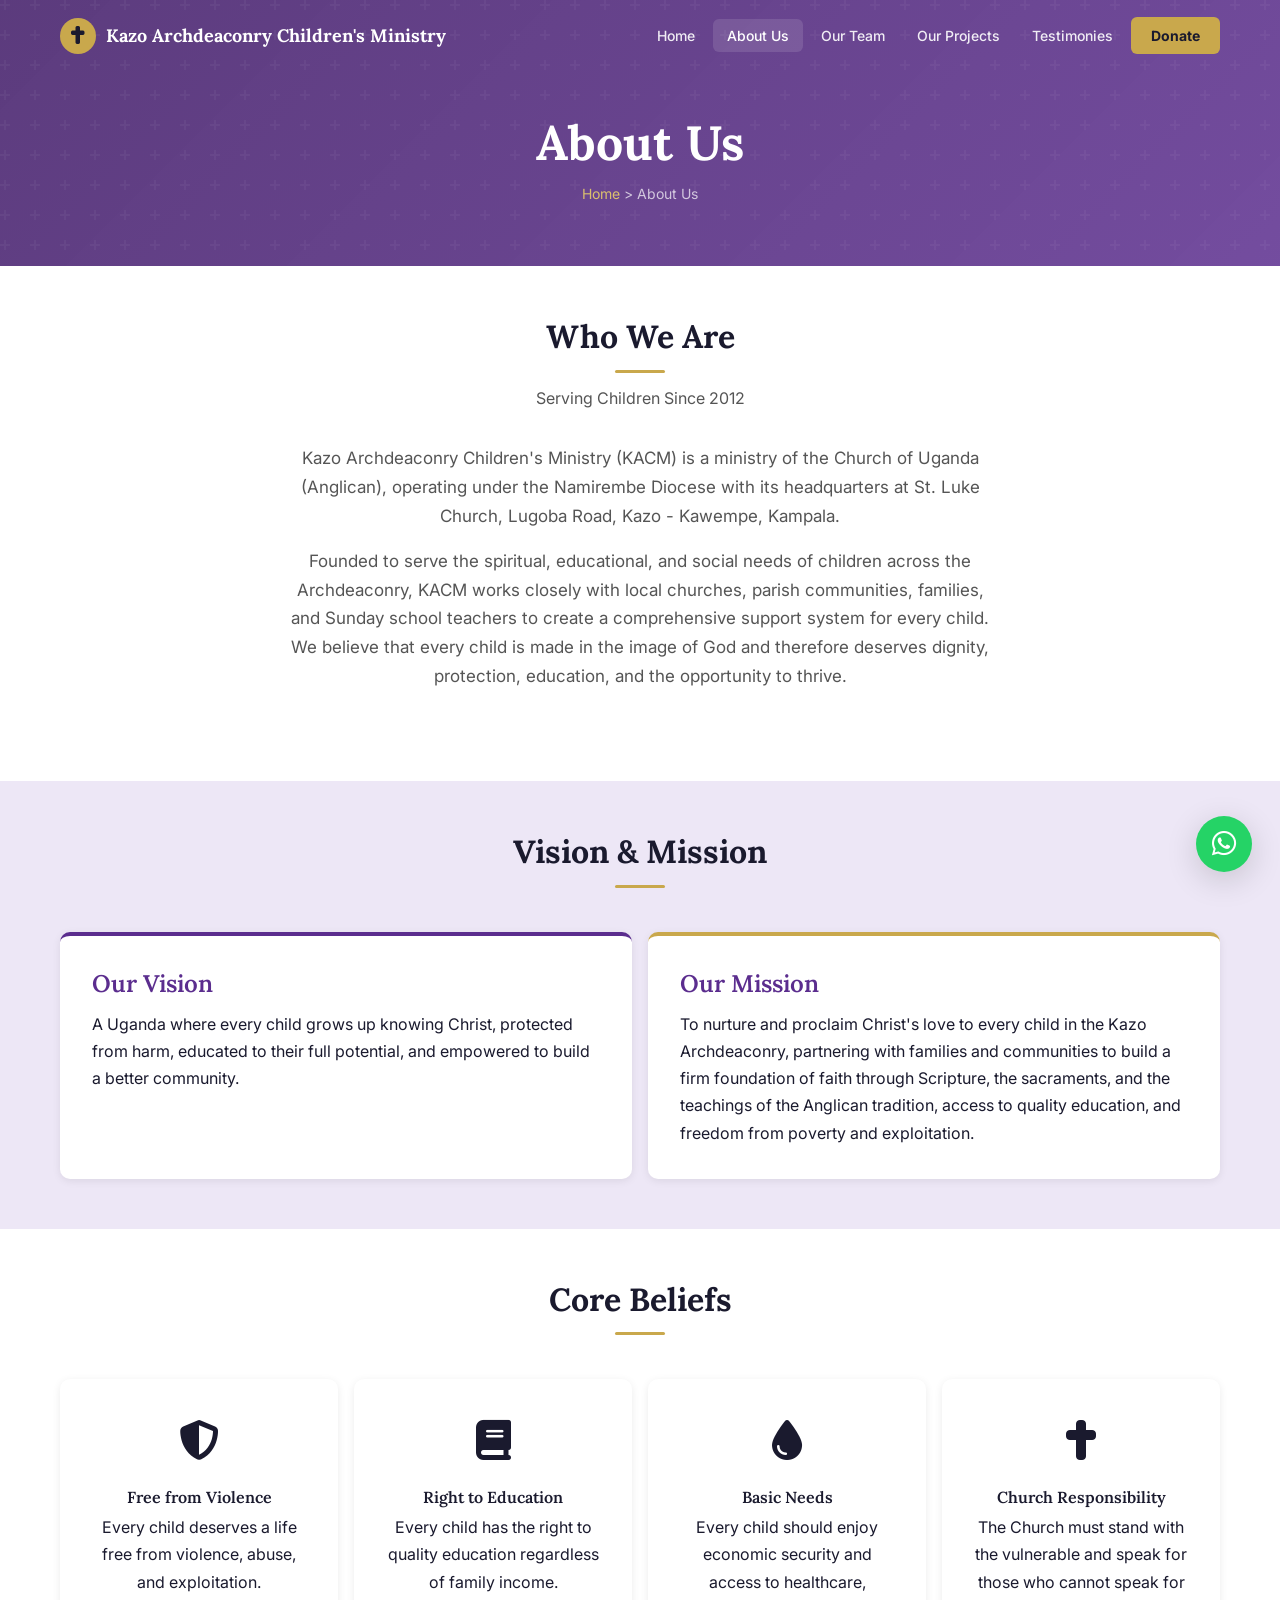
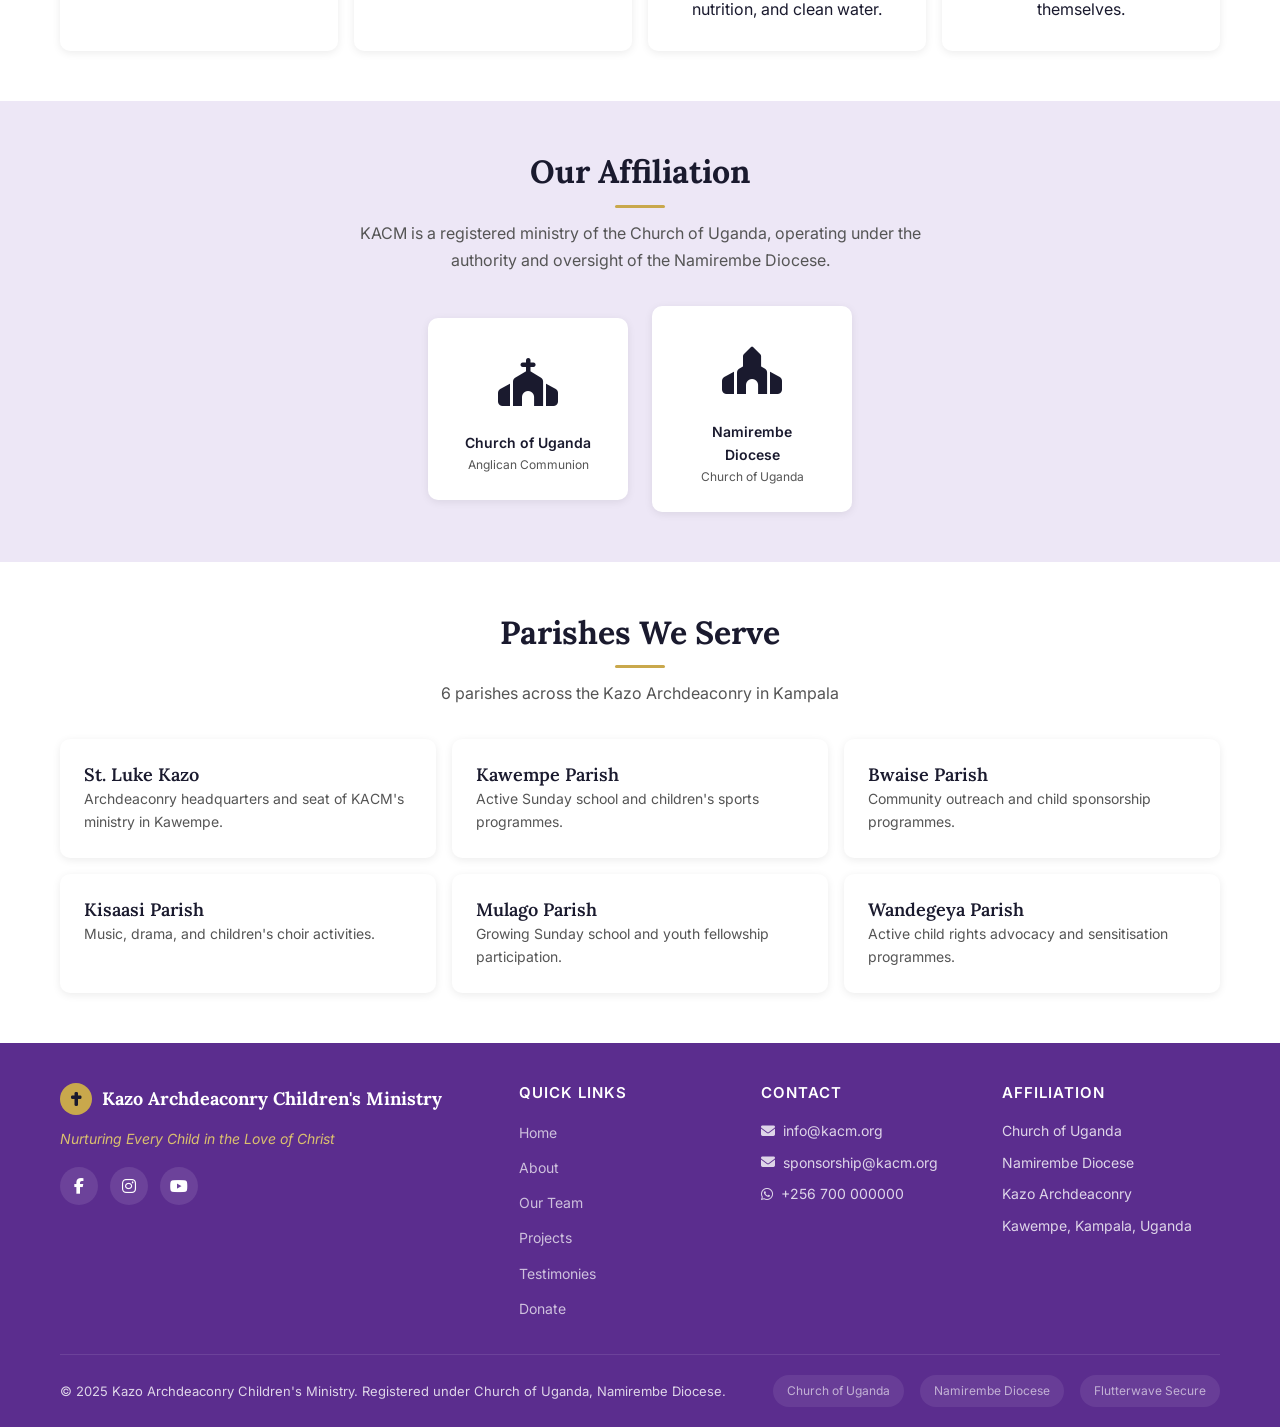
==== commit 6304d9b5: "feat(about): update hero section background image" ====
--- a/about.html
+++ b/about.html
@@ -33,7 +33,7 @@
     </div>
   </nav>
 
-  <section class="page-hero" style="background: linear-gradient(135deg, rgba(69,32,107,0.88), rgba(91,45,142,0.85)), url('https://images.unsplash.com/photo-1473177104440-fbb6db3e0c08?auto=format&fit=crop&w=1600&q=80') center/cover no-repeat;">
+  <section class="page-hero" style="background: linear-gradient(135deg, rgba(69,32,107,0.88), rgba(91,45,142,0.85)), url('https://images.pexels.com/photos/35250436/pexels-photo-35250436.jpeg?auto=format&fit=crop&w=1600&q=80') center/cover no-repeat;">
     <div class="container">
       <h1>About Us</h1>
       <p class="breadcrumb"><a href="index.html">Home</a> &gt; About Us</p>
--- a/css/style.css
+++ b/css/style.css
@@ -34,6 +34,25 @@
 
 html { scroll-behavior: smooth; scroll-padding-top: var(--nav-height); }
 
+/* Custom scrollbar */
+html {
+  scrollbar-width: thin;
+  scrollbar-color: var(--primary) var(--bg-light-purple);
+}
+html::-webkit-scrollbar {
+  width: 8px;
+}
+html::-webkit-scrollbar-track {
+  background: var(--bg-light-purple);
+}
+html::-webkit-scrollbar-thumb {
+  background: var(--primary);
+  border-radius: 4px;
+}
+html::-webkit-scrollbar-thumb:hover {
+  background: var(--primary-dark);
+}
+
 body {
   font-family: 'Inter', Arial, sans-serif;
   font-size: 16px;
@@ -66,17 +85,17 @@
 }
 
 .section {
-  padding: 80px 0;
+  padding: 50px 0;
 }
 
 .section-alt {
   background: var(--bg-light-purple);
-  padding: 80px 0;
+  padding: 50px 0;
 }
 
 .section-gold {
   background: var(--secondary);
-  padding: 60px 0;
+  padding: 40px 0;
 }
 
 /* --- BUTTONS --- */
@@ -220,14 +239,14 @@
 .footer {
   background: var(--primary);
   color: rgba(255,255,255,0.8);
-  padding: 60px 0 0;
+  padding: 40px 0 0;
 }
 
 .footer-grid {
   display: grid;
   grid-template-columns: 2fr 1fr 1fr 1fr;
-  gap: 40px;
-  margin-bottom: 40px;
+  gap: 24px;
+  margin-bottom: 24px;
 }
 
 .footer-brand .footer-logo {
@@ -347,19 +366,32 @@
 
 /* --- HERO BANNERS --- */
 .hero {
-  min-height: 100vh;
+  min-height: 80vh;
   display: flex;
   align-items: center;
   position: relative;
-  background: linear-gradient(135deg, var(--primary-dark), var(--primary));
   overflow: hidden;
   padding-top: var(--nav-height);
-}
-.hero::before {
-  content: '';
+  background: var(--primary-dark);
+}
+.hero-slide {
   position: absolute;
   inset: 0;
-  background: url("data:image/svg+xml,%3Csvg width='60' height='60' viewBox='0 0 60 60' xmlns='http://www.w3.org/2000/svg'%3E%3Cg fill='none' fill-rule='evenodd'%3E%3Cg fill='%23ffffff' fill-opacity='0.05'%3E%3Cpath d='M36 34v-4h-2v4h-4v2h4v4h2v-4h4v-2h-4zm0-30V0h-2v4h-4v2h4v4h2V6h4V4h-4zM6 34v-4H4v4H0v2h4v4h2v-4h4v-2H6zM6 4V0H4v4H0v2h4v4h2V6h4V4H6z'/%3E%3C/g%3E%3C/g%3E%3C/svg%3E");
+  background-size: cover;
+  background-position: center;
+  background-repeat: no-repeat;
+  opacity: 0;
+  transition: opacity 1.2s ease;
+  z-index: 0;
+}
+.hero-slide.active {
+  opacity: 1;
+}
+.hero-overlay {
+  position: absolute;
+  inset: 0;
+  background: linear-gradient(135deg, rgba(69,32,107,0.82), rgba(91,45,142,0.78));
+  z-index: 1;
 }
 .hero .container {
   position: relative;
@@ -429,14 +461,14 @@
 /* --- IMPACT COUNTER SECTION --- */
 .impact-counter {
   background: var(--primary);
-  padding: 60px 0;
+  padding: 40px 0;
   text-align: center;
   color: var(--white);
 }
 .impact-grid {
   display: grid;
   grid-template-columns: repeat(4, 1fr);
-  gap: 32px;
+  gap: 20px;
 }
 .impact-item .count {
   font-family: 'Lora', Georgia, serif;
@@ -488,27 +520,27 @@
 .card-grid-3 {
   display: grid;
   grid-template-columns: repeat(3, 1fr);
-  gap: 24px;
+  gap: 16px;
 }
 
 /* 2-column card grid */
 .card-grid-2 {
   display: grid;
   grid-template-columns: repeat(2, 1fr);
-  gap: 24px;
+  gap: 16px;
 }
 
 /* 4-card grid */
 .card-grid-4 {
   display: grid;
   grid-template-columns: repeat(4, 1fr);
-  gap: 24px;
+  gap: 16px;
 }
 
 /* --- SECTION HEADERS --- */
 .section-header {
   text-align: center;
-  margin-bottom: 48px;
+  margin-bottom: 32px;
 }
 .section-header h2 {
   position: relative;
@@ -534,7 +566,7 @@
 .cta-strip {
   background: var(--secondary);
   text-align: center;
-  padding: 60px 0;
+  padding: 40px 0;
 }
 .cta-strip h2 { color: var(--text-dark); margin-bottom: 8px; }
 .cta-strip p { color: rgba(26,26,46,0.8); max-width: 600px; margin: 0 auto 24px; font-size: 17px; }
@@ -553,7 +585,7 @@
 
 /* --- FORMS --- */
 .form-group {
-  margin-bottom: 20px;
+  margin-bottom: 12px;
 }
 .form-group label {
   display: block;
@@ -566,7 +598,7 @@
 .form-group select,
 .form-group textarea {
   width: 100%;
-  padding: 12px 16px;
+  padding: 10px 14px;
   border: 2px solid #ddd;
   border-radius: var(--radius-sm);
   font-family: 'Inter', Arial, sans-serif;
@@ -580,7 +612,7 @@
   outline: none;
   border-color: var(--primary);
 }
-.form-group textarea { resize: vertical; min-height: 140px; }
+.form-group textarea { resize: vertical; min-height: 80px; }
 .form-group .error-msg {
   color: #d32f2f;
   font-size: 13px;
@@ -701,43 +733,134 @@
 /* --- TESTIMONIAL CAROUSEL --- */
 .testimonial-carousel {
   position: relative;
-  max-width: 700px;
+  max-width: 550px;
   margin: 0 auto;
   overflow: hidden;
 }
 .testimonial-slide {
   display: none;
-  text-align: center;
   animation: fadeSlideIn 0.5s ease;
 }
 .testimonial-slide.active { display: block; }
-.testimonial-slide .quote {
+
+/* Testimonial card */
+.t-card {
+  background: var(--white);
+  border-radius: var(--radius-md);
+  padding: 24px 24px 20px;
+  text-align: center;
+  box-shadow: var(--shadow-sm);
+  position: relative;
+}
+.t-quote-icon {
+  font-size: 22px;
+  color: var(--secondary);
+  opacity: 0.4;
+  margin-bottom: 8px;
+}
+.t-avatar {
+  width: 60px;
+  height: 60px;
+  border-radius: 50%;
+  object-fit: cover;
+  margin: 0 auto 10px;
+  display: block;
+}
+.t-quote {
   font-family: 'Lora', Georgia, serif;
   font-style: italic;
-  font-size: 18px;
+  font-size: 14px;
   color: var(--text-dark);
-  margin-bottom: 16px;
-}
-.testimonial-slide .author {
-  font-weight: 600;
+  line-height: 1.6;
+  margin-bottom: 10px;
+}
+.t-author strong {
+  display: block;
+  font-size: 13px;
   color: var(--primary);
-}
-.testimonial-slide .testimonial-avatar {
-  width: 72px;
-  height: 72px;
-  border-radius: 50%;
-  margin: 0 auto 16px;
-  display: flex;
-  align-items: center;
-  justify-content: center;
-  font-size: 22px;
-  font-weight: 700;
-  font-family: 'Inter', Arial, sans-serif;
+  margin-bottom: 1px;
+}
+.t-author span {
+  font-size: 11px;
+  color: var(--text-gray);
+  text-transform: uppercase;
+  letter-spacing: 0.5px;
 }
 
 @keyframes fadeSlideIn {
   from { opacity: 0; transform: translateY(20px); }
   to { opacity: 1; transform: translateY(0); }
+}
+
+/* --- TESTIMONIES PAGE CARDS --- */
+.test-grid {
+  display: grid;
+  grid-template-columns: repeat(3, 1fr);
+  gap: 24px;
+}
+.t-card-lg {
+  background: var(--white);
+  border-radius: var(--radius-md);
+  overflow: hidden;
+  box-shadow: var(--shadow-sm);
+  transition: transform 0.4s ease, box-shadow 0.4s ease;
+}
+.t-card-lg:hover {
+  transform: translateY(-8px);
+  box-shadow: 0 16px 48px rgba(0,0,0,0.15);
+}
+.t-card-lg-top {
+  height: 100px;
+  display: flex;
+  align-items: center;
+  justify-content: center;
+  position: relative;
+}
+.t-card-lg-top img {
+  width: 80px;
+  height: 80px;
+  border-radius: 50%;
+  object-fit: cover;
+  border: 3px solid rgba(255,255,255,0.6);
+  position: absolute;
+  bottom: -40px;
+  transition: transform 0.4s ease, border-color 0.4s ease;
+}
+.t-card-lg:hover .t-card-lg-top img {
+  transform: scale(1.08);
+  border-color: #fff;
+}
+.t-card-lg-body {
+  padding: 48px 24px 24px;
+  position: relative;
+}
+.t-quote-mark {
+  position: absolute;
+  top: 20px;
+  right: 24px;
+  font-size: 28px;
+  color: var(--secondary);
+  opacity: 0.15;
+}
+.t-card-lg-body p {
+  font-family: 'Lora', Georgia, serif;
+  font-style: italic;
+  font-size: 14px;
+  color: var(--text-dark);
+  line-height: 1.7;
+  margin-bottom: 14px;
+}
+.t-card-lg-author strong {
+  display: block;
+  font-size: 14px;
+  color: var(--primary);
+  margin-bottom: 2px;
+}
+.t-card-lg-author span {
+  font-size: 11px;
+  color: var(--text-gray);
+  text-transform: uppercase;
+  letter-spacing: 0.5px;
 }
 
 .carousel-dots {
@@ -758,13 +881,11 @@
 
 /* --- SCROLL ANIMATIONS --- */
 .fade-in {
-  opacity: 0;
-  transform: translateY(30px);
-  transition: opacity 0.6s ease, transform 0.6s ease;
+  opacity: 1;
+  transform: none;
 }
 .fade-in.visible {
-  opacity: 1;
-  transform: translateY(0);
+  animation: fadeSlideIn 0.6s ease forwards;
 }
 
 /* --- TEAM MEMBER CARDS --- */
@@ -862,6 +983,42 @@
 }
 .gallery-grid img:hover { transform: scale(1.03); opacity: 0.9; }
 
+.gallery-item {
+  position: relative;
+  overflow: hidden;
+  border-radius: var(--radius-sm);
+  cursor: pointer;
+}
+.gallery-item img {
+  width: 100%;
+  height: 200px;
+  object-fit: cover;
+  transition: all 0.4s ease;
+  background: var(--bg-light-purple);
+  display: block;
+}
+.gallery-item:hover img {
+  transform: scale(1.1);
+}
+.gallery-overlay {
+  position: absolute;
+  inset: 0;
+  background: linear-gradient(180deg, transparent 50%, rgba(91,45,142,0.9) 100%);
+  display: flex;
+  align-items: flex-end;
+  padding: 16px;
+  opacity: 0;
+  transition: opacity 0.4s ease;
+}
+.gallery-item:hover .gallery-overlay {
+  opacity: 1;
+}
+.gallery-overlay span {
+  color: #fff;
+  font-size: 13px;
+  font-weight: 600;
+}
+
 /* --- STEPS / PROCESS --- */
 .steps {
   display: grid;
@@ -898,7 +1055,7 @@
 /* --- AFFILIATION --- */
 .affiliation-logos {
   display: flex;
-  gap: 40px;
+  gap: 24px;
   align-items: center;
   justify-content: center;
   flex-wrap: wrap;
@@ -1043,7 +1200,7 @@
 .program-section {
   display: grid;
   grid-template-columns: 1fr 1fr;
-  gap: 40px;
+  gap: 24px;
   align-items: start;
   margin-bottom: 60px;
 }
@@ -1114,19 +1271,21 @@
 .contact-form-wrapper {
   background: var(--white);
   border-radius: var(--radius-md);
-  padding: 40px;
+  padding: 16px;
   box-shadow: var(--shadow-sm);
 }
 .contact-layout {
   display: grid;
   grid-template-columns: 1fr 1fr;
-  gap: 40px;
-  align-items: start;
+  gap: 24px;
+  align-items: stretch;
 }
 
 .map-container {
+  position: relative;
   width: 100%;
-  height: 350px;
+  height: 100%;
+  min-height: 200px;
   border-radius: var(--radius-md);
   overflow: hidden;
   background: var(--bg-light-purple);
@@ -1292,6 +1451,701 @@
   color: var(--primary);
   white-space: nowrap;
 }
+
+/* --- STYLISH PROGRAM CARDS (overlay design) --- */
+.program-card {
+  position: relative;
+  border-radius: var(--radius-lg);
+  overflow: hidden;
+  min-height: 340px;
+  display: flex;
+  flex-direction: column;
+  justify-content: flex-end;
+  padding: 32px 24px;
+  box-shadow: var(--shadow-md);
+  transition: transform 0.4s ease, box-shadow 0.4s ease;
+  cursor: default;
+}
+.program-card:hover {
+  transform: translateY(-6px);
+  box-shadow: 0 12px 40px rgba(0,0,0,0.25);
+}
+.program-card-badge {
+  position: absolute;
+  top: 20px;
+  left: 24px;
+  width: 52px;
+  height: 52px;
+  background: rgba(255,255,255,0.2);
+  backdrop-filter: blur(6px);
+  -webkit-backdrop-filter: blur(6px);
+  border-radius: var(--radius-sm);
+  display: flex;
+  align-items: center;
+  justify-content: center;
+  font-size: 22px;
+  color: #fff;
+  border: 1px solid rgba(255,255,255,0.25);
+}
+.program-card-content {
+  position: relative;
+  z-index: 1;
+}
+.program-card-content h3 {
+  color: #fff;
+  font-size: 20px;
+  margin-bottom: 8px;
+  text-shadow: 0 2px 4px rgba(0,0,0,0.3);
+}
+.program-card-content p {
+  color: rgba(255,255,255,0.85);
+  font-size: 14px;
+  line-height: 1.6;
+  margin-bottom: 14px;
+}
+.program-card-content .program-learn-more {
+  display: inline-flex;
+  align-items: center;
+  gap: 6px;
+  color: var(--secondary);
+  font-weight: 700;
+  font-size: 13px;
+  text-transform: uppercase;
+  letter-spacing: 0.5px;
+  transition: gap 0.3s ease;
+}
+.program-card-content .program-learn-more:hover {
+  gap: 10px;
+}
+  display: flex;
+  flex-wrap: wrap;
+  justify-content: center;
+  gap: 12px 24px;
+  margin-bottom: 32px;
+  font-size: 14px;
+  color: var(--text-dark);
+}
+.contact-strip span {
+  display: inline-flex;
+  align-items: center;
+  gap: 6px;
+  white-space: nowrap;
+}
+.contact-strip i {
+  color: var(--primary);
+  font-size: 13px;
+  width: 18px;
+  text-align: center;
+}
+
+/* --- MEDIA & UPDATES REDESIGN --- */
+/* Tab pills with icons */
+.tabs-nav .tab-btn i {
+  margin-right: 5px;
+  font-size: 12px;
+}
+
+/* Press list */
+.press-list {
+  display: flex;
+  flex-direction: column;
+  gap: 12px;
+}
+.press-item {
+  display: flex;
+  align-items: center;
+  gap: 20px;
+  padding: 18px 20px;
+  background: var(--white);
+  border-radius: var(--radius-md);
+  box-shadow: var(--shadow-sm);
+  border-left: 4px solid var(--primary);
+  transition: all var(--transition);
+}
+.press-item:hover { box-shadow: var(--shadow-md); }
+.press-date {
+  font-size: 12px;
+  font-weight: 700;
+  color: var(--secondary-dark);
+  text-transform: uppercase;
+  white-space: nowrap;
+  min-width: 90px;
+}
+.press-content { flex: 1; }
+.press-content h4 { font-size: 15px; margin-bottom: 2px; }
+.press-content p { font-size: 13px; color: var(--text-gray); margin: 0; }
+
+/* Media overlay cards (Articles + Stories) */
+.media-overlay {
+  position: relative;
+  min-height: 260px;
+  border-radius: var(--radius-md);
+  overflow: hidden;
+  display: flex;
+  flex-direction: column;
+  justify-content: flex-end;
+  padding: 24px;
+  box-shadow: var(--shadow-md);
+  transition: transform 0.4s ease, box-shadow 0.4s ease;
+}
+.media-overlay:hover {
+  transform: translateY(-6px);
+  box-shadow: 0 12px 40px rgba(0,0,0,0.25);
+}
+.media-overlay-content { position: relative; z-index: 1; }
+.media-overlay-content .media-tag {
+  display: inline-block;
+  font-size: 11px;
+  font-weight: 700;
+  text-transform: uppercase;
+  letter-spacing: 0.5px;
+  color: var(--secondary);
+  background: rgba(0,0,0,0.4);
+  padding: 3px 10px;
+  border-radius: 20px;
+  margin-bottom: 8px;
+}
+.media-overlay-content h4 {
+  color: #fff;
+  font-size: 17px;
+  margin-bottom: 6px;
+  text-shadow: 0 2px 4px rgba(0,0,0,0.3);
+}
+.media-overlay-content p {
+  color: rgba(255,255,255,0.8);
+  font-size: 13px;
+  line-height: 1.5;
+  margin-bottom: 10px;
+}
+.media-overlay-content a {
+  color: var(--secondary-light);
+  font-weight: 600;
+  font-size: 13px;
+  display: inline-flex;
+  align-items: center;
+  gap: 5px;
+  text-transform: uppercase;
+  letter-spacing: 0.5px;
+  transition: gap 0.3s;
+}
+.media-overlay-content a:hover { gap: 8px; }
+
+/* Events grid */
+.events-grid {
+  display: grid;
+  grid-template-columns: repeat(3, 1fr);
+  gap: 16px;
+}
+.event-card {
+  background: var(--white);
+  border-radius: var(--radius-md);
+  overflow: hidden;
+  box-shadow: var(--shadow-sm);
+  display: flex;
+  transition: all var(--transition);
+}
+.event-card:hover { transform: translateY(-3px); box-shadow: var(--shadow-md); }
+.event-card-date {
+  background: var(--primary);
+  color: #fff;
+  padding: 16px;
+  text-align: center;
+  min-width: 70px;
+  display: flex;
+  flex-direction: column;
+  justify-content: center;
+}
+.event-card-date span { font-size: 26px; font-weight: 700; line-height: 1; }
+.event-card-date small { font-size: 11px; text-transform: uppercase; opacity: 0.8; }
+.event-card-body { padding: 16px; }
+.event-card-body h4 { font-size: 14px; margin-bottom: 4px; }
+.event-card-body p { font-size: 12px; color: var(--text-gray); }
+
+/* Library grid */
+.library-grid {
+  display: grid;
+  grid-template-columns: repeat(3, 1fr);
+  gap: 16px;
+}
+.library-card {
+  background: var(--white);
+  border-radius: var(--radius-md);
+  padding: 24px;
+  text-align: center;
+  box-shadow: var(--shadow-sm);
+  transition: all var(--transition);
+}
+.library-card:hover { transform: translateY(-3px); box-shadow: var(--shadow-md); }
+.library-icon {
+  font-size: 28px;
+  color: var(--primary);
+  margin-bottom: 10px;
+}
+.library-card h4 { font-size: 15px; margin-bottom: 6px; }
+.library-card p { font-size: 13px; color: var(--text-gray); margin-bottom: 12px; }
+
+/* --- CONTINUOUS SCROLLING CARD MARQUEE --- */
+.scroll-track {
+  overflow: hidden;
+  width: 100%;
+  mask-image: linear-gradient(to right, transparent 0%, black 5%, black 95%, transparent 100%);
+  -webkit-mask-image: linear-gradient(to right, transparent 0%, black 5%, black 95%, transparent 100%);
+}
+.scroll-strip {
+  display: flex;
+  flex-wrap: nowrap;
+  gap: 20px;
+  width: max-content;
+  animation: scrollMarquee 25s linear infinite;
+}
+.scroll-strip:hover {
+  animation-play-state: paused;
+}
+.wwd-card {
+  flex: 0 0 240px;
+  min-height: 200px;
+  position: relative;
+  border-radius: var(--radius-md);
+  padding: 52px 16px 20px;
+  display: flex;
+  flex-direction: column;
+  justify-content: flex-end;
+  text-align: left;
+  box-shadow: var(--shadow-md);
+  transition: transform 0.4s ease, box-shadow 0.4s ease;
+}
+.wwd-card:hover {
+  transform: translateY(-5px);
+  box-shadow: 0 12px 36px rgba(0,0,0,0.3);
+}
+.wwd-badge {
+  position: absolute;
+  top: 14px;
+  left: 16px;
+  width: 40px;
+  height: 40px;
+  background: rgba(255,255,255,0.18);
+  backdrop-filter: blur(6px);
+  -webkit-backdrop-filter: blur(6px);
+  border-radius: 8px;
+  display: flex;
+  align-items: center;
+  justify-content: center;
+  font-size: 17px;
+  color: #fff;
+  border: 1px solid rgba(255,255,255,0.2);
+}
+.wwd-card h4 {
+  color: #fff;
+  font-family: 'Lora', Georgia, serif;
+  font-size: 15px;
+  margin-bottom: 4px;
+  text-shadow: 0 2px 4px rgba(0,0,0,0.4);
+}
+.wwd-card p {
+  color: rgba(255,255,255,0.85);
+  font-size: 12px;
+  line-height: 1.4;
+}
+
+@keyframes scrollMarquee {
+  0%   { transform: translateX(0); }
+  100% { transform: translateX(-50%); }
+}
+
+/* --- IMPACT CARDS (Donate page) --- */
+.impact-cards {
+  display: grid;
+  grid-template-columns: repeat(3, 1fr);
+  gap: 16px;
+}
+.impact-card {
+  background: var(--white);
+  border: 2px solid #e0e0e0;
+  border-radius: var(--radius-md);
+  padding: 20px 16px;
+  text-align: center;
+  cursor: pointer;
+  transition: all 0.3s ease;
+  position: relative;
+}
+.impact-card:hover {
+  border-color: var(--primary-light);
+  box-shadow: var(--shadow-sm);
+}
+.impact-card.selected {
+  border-color: var(--primary);
+  background: var(--bg-light-purple);
+  box-shadow: 0 0 0 2px var(--primary);
+}
+.impact-card .ic-amount {
+  font-size: 24px;
+  font-weight: 700;
+  color: var(--primary);
+  font-family: 'Lora', Georgia, serif;
+}
+.impact-card .ic-label {
+  font-size: 13px;
+  font-weight: 600;
+  color: var(--text-dark);
+  margin-bottom: 4px;
+}
+.impact-card .ic-desc {
+  font-size: 12px;
+  color: var(--text-gray);
+}
+.impact-card .ic-check {
+  display: none;
+  position: absolute;
+  top: 8px;
+  right: 8px;
+  width: 20px;
+  height: 20px;
+  background: var(--primary);
+  border-radius: 50%;
+  color: #fff;
+  font-size: 10px;
+  align-items: center;
+  justify-content: center;
+}
+.impact-card.selected .ic-check {
+  display: flex;
+}
+.impact-project {
+  border-color: var(--secondary);
+  background: var(--bg-light-gold);
+}
+.impact-project:hover {
+  border-color: var(--secondary-dark);
+}
+.impact-project.selected {
+  border-color: var(--secondary-dark);
+  background: var(--secondary-light);
+  box-shadow: 0 0 0 2px var(--secondary-dark);
+}
+.impact-project .ic-amount i {
+  color: var(--primary);
+}
+
+/* --- GALLERY MODAL --- */
+.gallery-modal-box {
+  background: #111;
+  border-radius: var(--radius-lg);
+  padding: 24px;
+  max-width: 960px;
+  width: 95%;
+  max-height: 90vh;
+  overflow-y: auto;
+  position: relative;
+}
+.gallery-modal-header {
+  text-align: center;
+  margin-bottom: 20px;
+}
+.gallery-modal-header h2 {
+  color: #fff;
+  font-size: 22px;
+  margin-bottom: 4px;
+}
+.gallery-modal-header p {
+  color: rgba(255,255,255,0.5);
+  font-size: 13px;
+}
+.gallery-modal-grid {
+  display: grid;
+  grid-template-columns: repeat(4, 1fr);
+  gap: 8px;
+}
+.gm-item {
+  position: relative;
+  overflow: hidden;
+  border-radius: 4px;
+  cursor: pointer;
+  aspect-ratio: 3 / 2;
+}
+.gm-item img {
+  width: 100%;
+  height: 100%;
+  object-fit: cover;
+  transition: transform 0.5s ease;
+  display: block;
+}
+.gm-item:hover img {
+  transform: scale(1.1);
+}
+.gm-label {
+  position: absolute;
+  bottom: 0;
+  left: 0;
+  right: 0;
+  padding: 16px 8px 6px;
+  background: linear-gradient(180deg, transparent, rgba(0,0,0,0.8));
+  color: #fff;
+  font-size: 11px;
+  font-weight: 500;
+  opacity: 0;
+  transform: translateY(4px);
+  transition: opacity 0.3s ease, transform 0.3s ease;
+}
+.gm-item:hover .gm-label {
+  opacity: 1;
+  transform: translateY(0);
+}
+.gallery-modal-box::-webkit-scrollbar {
+  width: 4px;
+}
+.gallery-modal-box::-webkit-scrollbar-track {
+  background: #222;
+}
+.gallery-modal-box::-webkit-scrollbar-thumb {
+  background: var(--primary);
+  border-radius: 2px;
+}
+
+/* --- GALLERY MODAL PREVIEW --- */
+.gm-preview {
+  position: fixed;
+  top: 0; left: 0; right: 0; bottom: 0;
+  z-index: 999;
+  background: rgba(0,0,0,0.92);
+  display: flex;
+  align-items: center;
+  justify-content: center;
+  padding: 40px;
+}
+.gm-preview img {
+  max-width: 90%;
+  max-height: 85vh;
+  border-radius: var(--radius-md);
+  object-fit: contain;
+}
+.gm-preview-close {
+  position: absolute;
+  top: 20px;
+  right: 30px;
+  color: #fff;
+  font-size: 36px;
+  cursor: pointer;
+  background: none;
+  border: none;
+  line-height: 1;
+  opacity: 0.7;
+  transition: opacity 0.3s;
+}
+.gm-preview-close:hover { opacity: 1; }
+.gm-preview-label {
+  position: absolute;
+  bottom: 24px;
+  left: 50%;
+  transform: translateX(-50%);
+  color: rgba(255,255,255,0.6);
+  font-size: 14px;
+  font-weight: 500;
+}
+
+/* --- PAYMENT LOGOS --- */
+.payment-logos {
+  display: flex;
+  flex-wrap: wrap;
+  gap: 12px;
+}
+.pm-card {
+  display: flex;
+  flex-direction: column;
+  align-items: center;
+  gap: 6px;
+  padding: 14px 18px;
+  min-width: 120px;
+  min-height: 100px;
+  justify-content: center;
+  background: var(--white);
+  border: 2px solid #e0e0e0;
+  border-radius: var(--radius-md);
+  cursor: pointer;
+  transition: all 0.3s ease;
+  min-width: 130px;
+}
+.pm-card:hover {
+  border-color: var(--primary-light);
+  box-shadow: var(--shadow-sm);
+}
+.pm-card.selected {
+  border-color: var(--primary);
+  background: var(--bg-light-purple);
+  box-shadow: 0 0 0 2px var(--primary);
+}
+.pm-card span {
+  font-size: 12px;
+  font-weight: 600;
+  color: var(--text-dark);
+}
+
+/* --- PROGRAM IMAGES (real photos) --- */
+.program-img {
+  width: 100%;
+  height: 300px;
+  object-fit: cover;
+  border-radius: var(--radius-md);
+  background: var(--bg-light-purple);
+}
+
+/* --- TESTIMONIAL AVATAR IMAGES (testimonies page) --- */
+.testimonial-avatar-img {
+  width: 72px;
+  height: 72px;
+  border-radius: 50%;
+  object-fit: cover;
+  margin: 0 auto 16px;
+  display: block;
+}
+
+/* --- FLUTTERWAVE DONATION MODAL --- */
+.modal-overlay {
+  display: none;
+  position: fixed;
+  inset: 0;
+  background: rgba(0,0,0,0.7);
+  z-index: 3000;
+  align-items: center;
+  justify-content: center;
+  padding: 20px;
+}
+.modal-overlay.active { display: flex; }
+
+.modal-dialog {
+  background: var(--white);
+  border-radius: var(--radius-lg);
+  padding: 40px;
+  max-width: 520px;
+  width: 100%;
+  max-height: 90vh;
+  overflow-y: auto;
+  box-shadow: var(--shadow-lg);
+  position: relative;
+}
+.modal-close {
+  position: absolute;
+  top: 12px;
+  right: 16px;
+  background: none;
+  border: none;
+  font-size: 24px;
+  cursor: pointer;
+  color: var(--text-gray);
+  transition: color var(--transition);
+}
+.modal-close:hover { color: var(--text-dark); }
+
+.modal-dialog h2 {
+  font-family: 'Lora', Georgia, serif;
+  color: var(--primary);
+  margin-bottom: 8px;
+}
+.modal-dialog .modal-subtitle {
+  color: var(--text-gray);
+  font-size: 14px;
+  margin-bottom: 24px;
+}
+
+.amount-grid {
+  display: grid;
+  grid-template-columns: repeat(3, 1fr);
+  gap: 10px;
+  margin-bottom: 20px;
+}
+.amount-btn {
+  padding: 14px 10px;
+  border: 2px solid #ddd;
+  border-radius: var(--radius-sm);
+  background: var(--white);
+  cursor: pointer;
+  font-size: 14px;
+  font-weight: 600;
+  color: var(--text-dark);
+  transition: all var(--transition);
+  text-align: center;
+}
+.amount-btn:hover { border-color: var(--primary); background: var(--bg-light-purple); }
+.amount-btn.selected { border-color: var(--primary); background: var(--primary); color: var(--white); }
+
+.payment-method-select {
+  display: grid;
+  grid-template-columns: repeat(2, 1fr);
+  gap: 8px;
+  margin-bottom: 20px;
+}
+.pm-btn {
+  padding: 12px;
+  border: 2px solid #ddd;
+  border-radius: var(--radius-sm);
+  background: var(--white);
+  cursor: pointer;
+  font-size: 13px;
+  font-weight: 600;
+  transition: all var(--transition);
+  text-align: center;
+  display: flex;
+  align-items: center;
+  justify-content: center;
+  gap: 8px;
+}
+.pm-btn:hover { border-color: var(--secondary); background: var(--bg-light-gold); }
+.pm-btn.selected { border-color: var(--secondary); background: var(--secondary); color: var(--text-dark); }
+
+.modal-donate-btn {
+  width: 100%;
+  padding: 16px;
+  font-size: 18px;
+}
+
+.flw-progress {
+  display: none;
+  text-align: center;
+  padding: 24px 0;
+}
+.flw-progress.active { display: block; }
+.flw-spinner {
+  width: 48px; height: 48px;
+  border: 4px solid var(--bg-light-purple);
+  border-top-color: var(--primary);
+  border-radius: 50%;
+  animation: spin 0.8s linear infinite;
+  margin: 0 auto 16px;
+}
+@keyframes spin { to { transform: rotate(360deg); } }
+
+.flw-success {
+  display: none;
+  text-align: center;
+  padding: 16px 0;
+}
+.flw-success.active { display: block; }
+.flw-success .success-icon {
+  width: 64px; height: 64px;
+  background: #e8f5e9;
+  border-radius: 50%;
+  display: flex;
+  align-items: center;
+  justify-content: center;
+  margin: 0 auto 16px;
+  font-size: 30px;
+  color: #2e7d32;
+}
+.flw-error {
+  display: none;
+  text-align: center;
+  padding: 16px 0;
+  color: #d32f2f;
+}
+.flw-error.active { display: block; }
+
+.modal-secure-badge {
+  text-align: center;
+  font-size: 12px;
+  color: var(--text-gray);
+  margin-top: 12px;
+}
+.modal-secure-badge i { color: var(--secondary); margin-right: 4px; }
 
 /* ============================================================
    RESPONSIVE — TABLET (768px - 1023px)
@@ -1329,6 +2183,10 @@
   .gallery-grid { grid-template-columns: repeat(3, 1fr); }
   .payment-grid { grid-template-columns: 1fr; }
   .contact-details-grid { grid-template-columns: 1fr; }
+  .events-grid { grid-template-columns: repeat(2, 1fr); }
+  .impact-cards { grid-template-columns: repeat(2, 1fr); }
+  .test-grid { grid-template-columns: repeat(2, 1fr); }
+  .library-grid { grid-template-columns: repeat(2, 1fr); }
 }
 
 /* ============================================================
@@ -1384,8 +2242,17 @@
   .contact-form-wrapper { padding: 24px; }
   .contact-details-grid { grid-template-columns: 1fr; }
 
+  .impact-cards { grid-template-columns: repeat(2, 1fr); }
+  .how-steps { grid-template-columns: 1fr !important; }
+  .pm-grid { grid-template-columns: 1fr !important; }
+
   .gallery-grid { grid-template-columns: repeat(2, 1fr); }
   .gallery-grid img { height: 140px; }
+  .events-grid { grid-template-columns: 1fr; }
+  .test-grid { grid-template-columns: 1fr; }
+  .library-grid { grid-template-columns: 1fr; }
+  .media-overlay { min-height: 200px; padding: 18px; }
+  .press-item { flex-direction: column; align-items: flex-start; gap: 8px; }
 
   .tabs-nav { gap: 2px; }
   .tab-btn { padding: 10px 12px; font-size: 12px; }
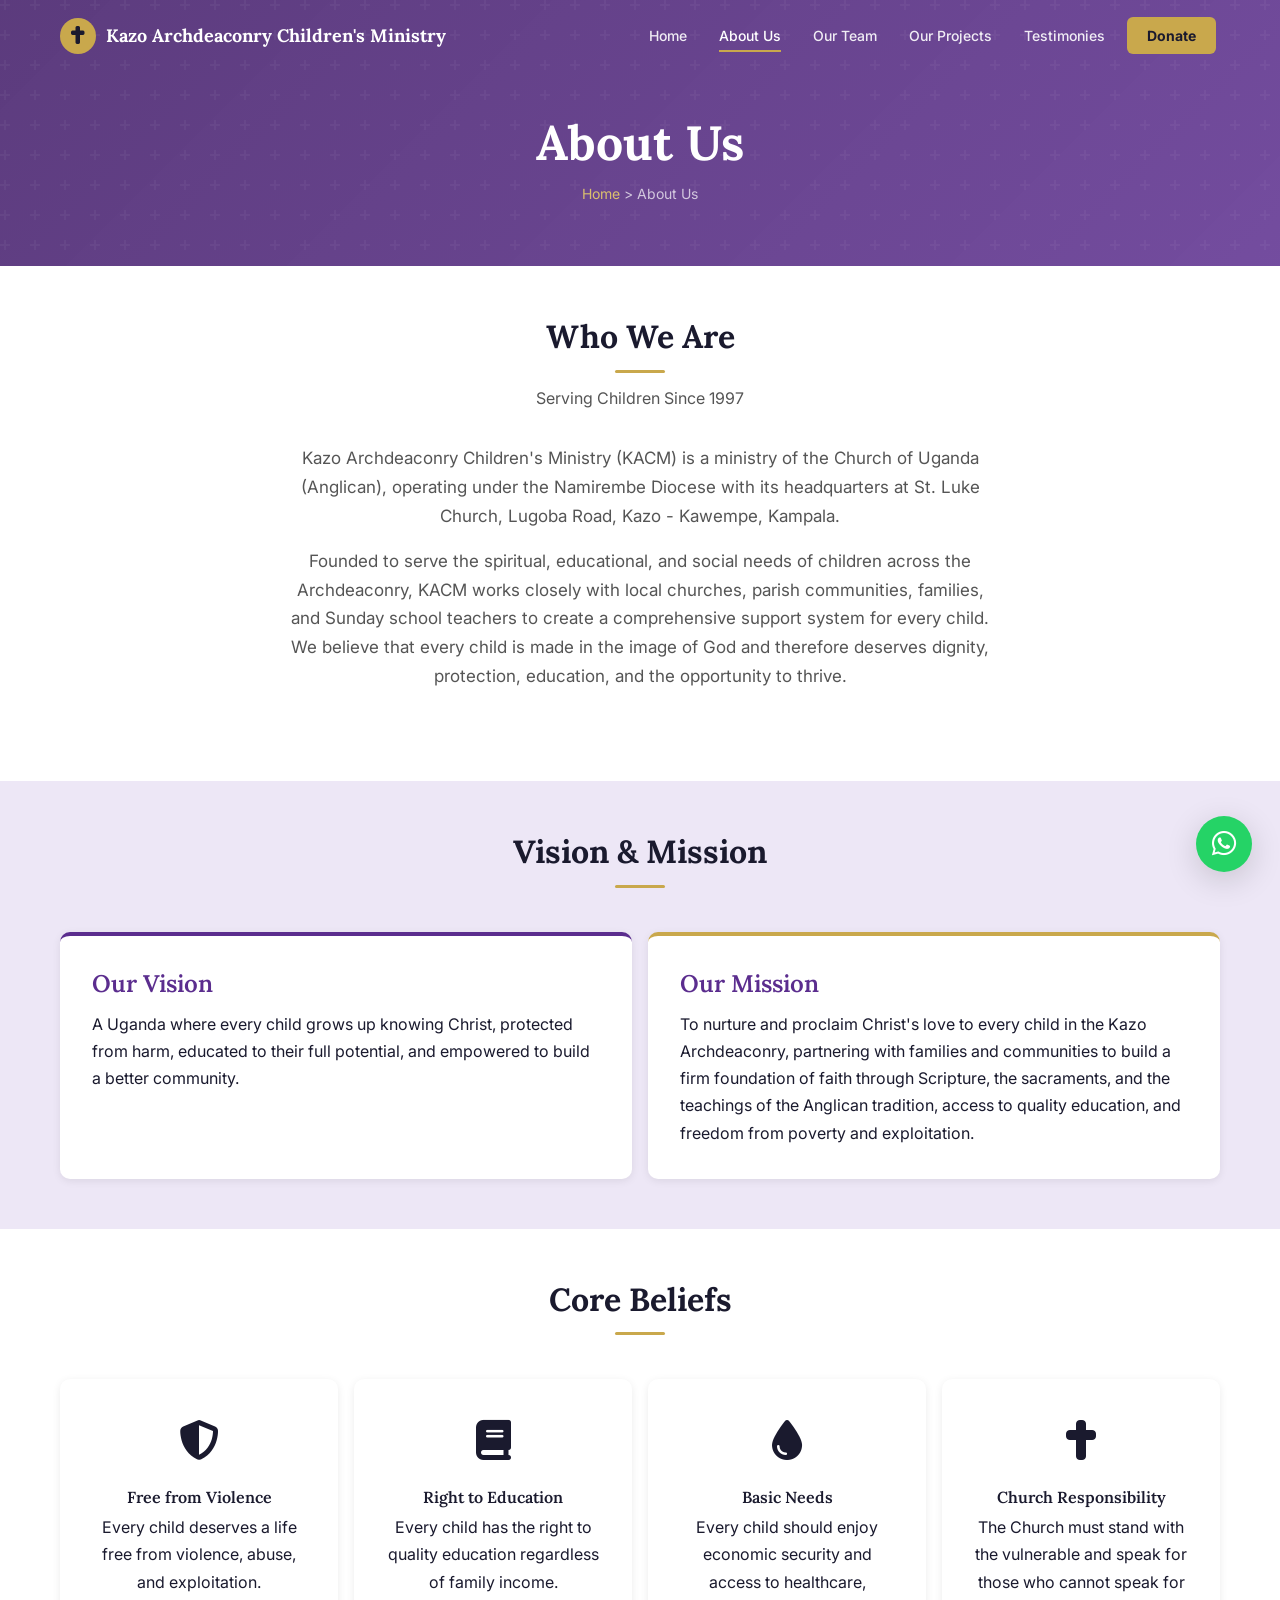
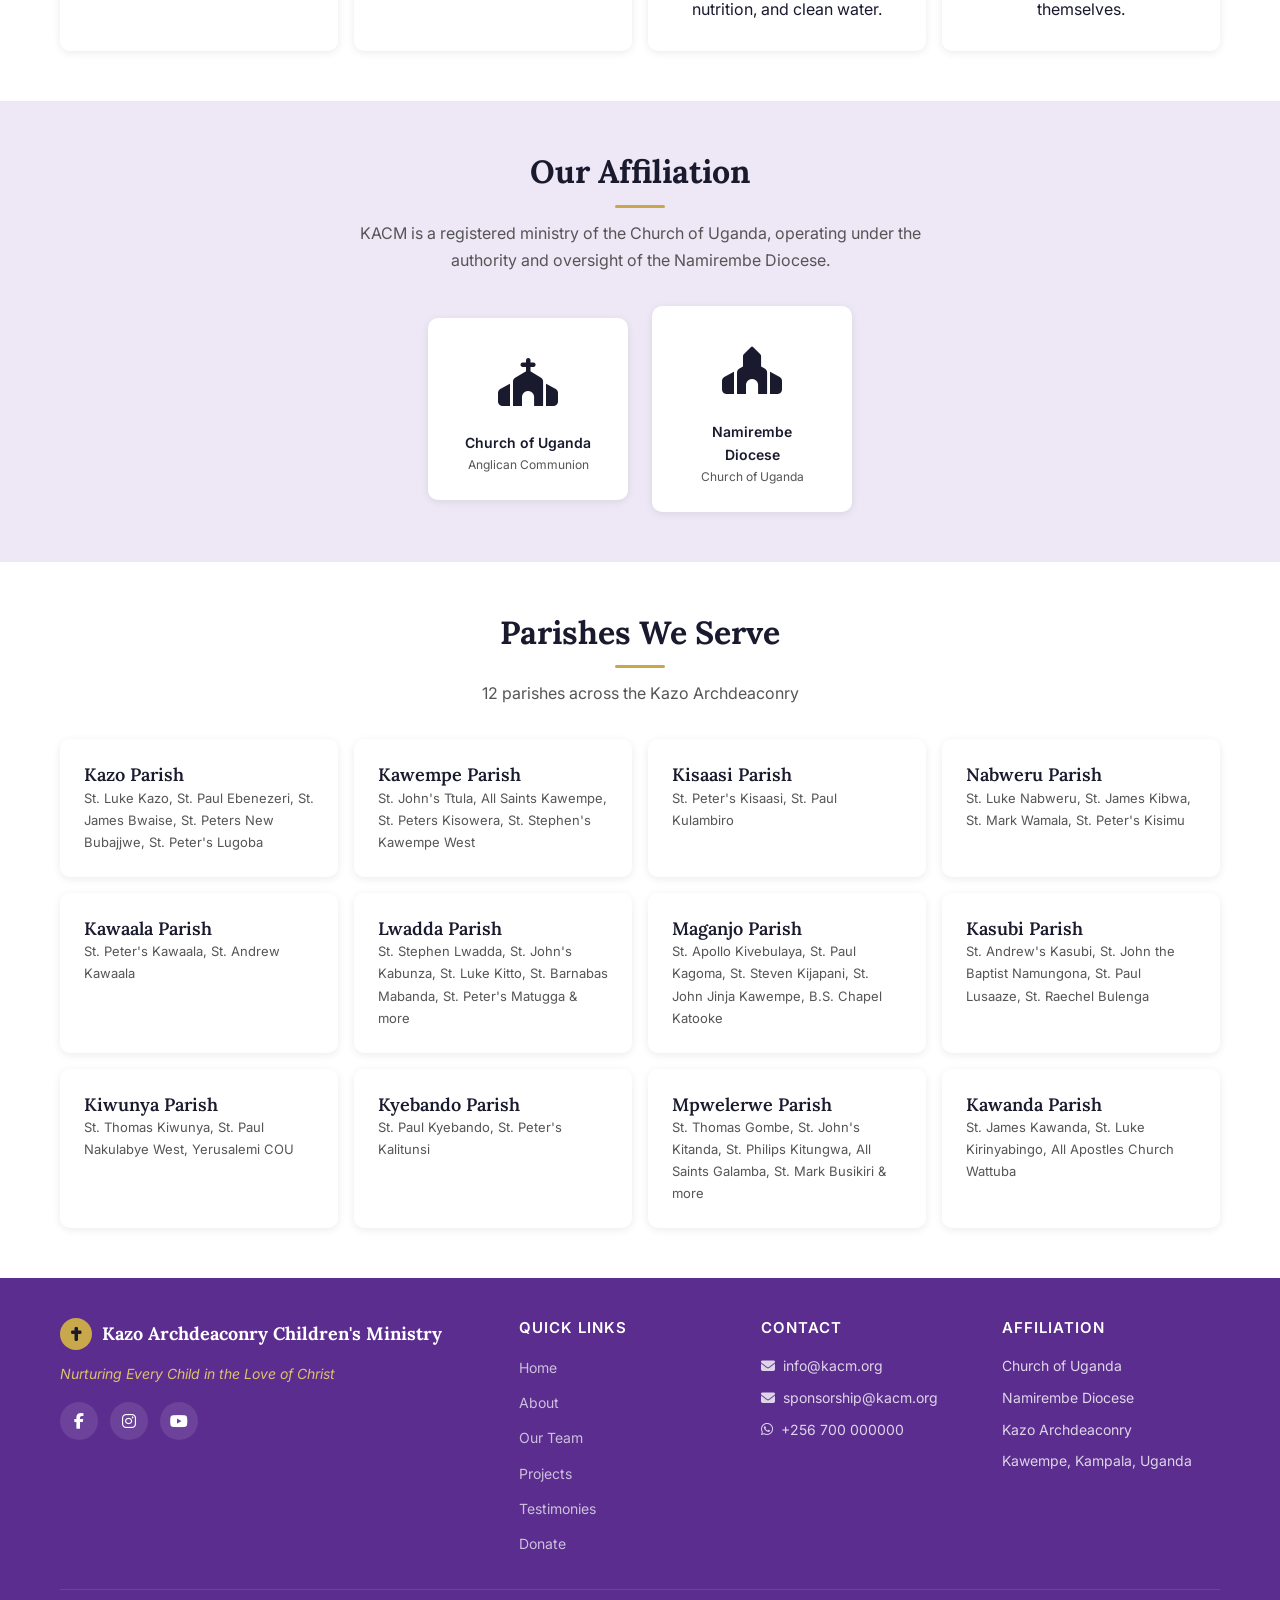
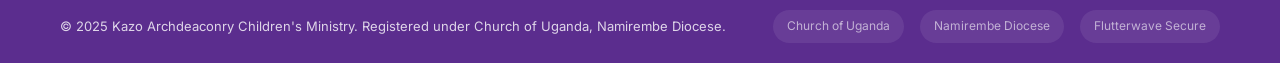
==== commit 12d75af5: "feat(about): update service year and expand parish details for clarity" ====
--- a/about.html
+++ b/about.html
@@ -45,7 +45,7 @@
     <div class="container">
       <div class="section-header fade-in">
         <h2>Who We Are</h2>
-        <p>Serving Children Since 2012</p>
+        <p>Serving Children Since 1997</p>
       </div>
       <div class="page-intro fade-in">
         <p>Kazo Archdeaconry Children's Ministry (KACM) is a ministry of the Church of Uganda (Anglican), operating under the Namirembe Diocese with its headquarters at St. Luke Church, Lugoba Road, Kazo - Kawempe, Kampala.</p>
@@ -131,15 +131,21 @@
     <div class="container">
       <div class="section-header fade-in">
         <h2>Parishes We Serve</h2>
-        <p>6 parishes across the Kazo Archdeaconry in Kampala</p>
-      </div>
-      <div class="card-grid-3 fade-in">
-        <div class="card"><div class="card-body"><h4>St. Luke Kazo</h4><p style="font-size:14px;color:var(--text-gray);">Archdeaconry headquarters and seat of KACM's ministry in Kawempe.</p></div></div>
-        <div class="card"><div class="card-body"><h4>Kawempe Parish</h4><p style="font-size:14px;color:var(--text-gray);">Active Sunday school and children's sports programmes.</p></div></div>
-        <div class="card"><div class="card-body"><h4>Bwaise Parish</h4><p style="font-size:14px;color:var(--text-gray);">Community outreach and child sponsorship programmes.</p></div></div>
-        <div class="card"><div class="card-body"><h4>Kisaasi Parish</h4><p style="font-size:14px;color:var(--text-gray);">Music, drama, and children's choir activities.</p></div></div>
-        <div class="card"><div class="card-body"><h4>Mulago Parish</h4><p style="font-size:14px;color:var(--text-gray);">Growing Sunday school and youth fellowship participation.</p></div></div>
-        <div class="card"><div class="card-body"><h4>Wandegeya Parish</h4><p style="font-size:14px;color:var(--text-gray);">Active child rights advocacy and sensitisation programmes.</p></div></div>
+        <p>12 parishes across the Kazo Archdeaconry</p>
+      </div>
+      <div class="card-grid-4 fade-in">
+        <div class="card"><div class="card-body"><h4>Kazo Parish</h4><p style="font-size:13px;color:var(--text-gray);">St. Luke Kazo, St. Paul Ebenezeri, St. James Bwaise, St. Peters New Bubajjwe, St. Peter's Lugoba</p></div></div>
+        <div class="card"><div class="card-body"><h4>Kawempe Parish</h4><p style="font-size:13px;color:var(--text-gray);">St. John's Ttula, All Saints Kawempe, St. Peters Kisowera, St. Stephen's Kawempe West</p></div></div>
+        <div class="card"><div class="card-body"><h4>Kisaasi Parish</h4><p style="font-size:13px;color:var(--text-gray);">St. Peter's Kisaasi, St. Paul Kulambiro</p></div></div>
+        <div class="card"><div class="card-body"><h4>Nabweru Parish</h4><p style="font-size:13px;color:var(--text-gray);">St. Luke Nabweru, St. James Kibwa, St. Mark Wamala, St. Peter's Kisimu</p></div></div>
+        <div class="card"><div class="card-body"><h4>Kawaala Parish</h4><p style="font-size:13px;color:var(--text-gray);">St. Peter's Kawaala, St. Andrew Kawaala</p></div></div>
+        <div class="card"><div class="card-body"><h4>Lwadda Parish</h4><p style="font-size:13px;color:var(--text-gray);">St. Stephen Lwadda, St. John's Kabunza, St. Luke Kitto, St. Barnabas Mabanda, St. Peter's Matugga & more</p></div></div>
+        <div class="card"><div class="card-body"><h4>Maganjo Parish</h4><p style="font-size:13px;color:var(--text-gray);">St. Apollo Kivebulaya, St. Paul Kagoma, St. Steven Kijapani, St. John Jinja Kawempe, B.S. Chapel Katooke</p></div></div>
+        <div class="card"><div class="card-body"><h4>Kasubi Parish</h4><p style="font-size:13px;color:var(--text-gray);">St. Andrew's Kasubi, St. John the Baptist Namungona, St. Paul Lusaaze, St. Raechel Bulenga</p></div></div>
+        <div class="card"><div class="card-body"><h4>Kiwunya Parish</h4><p style="font-size:13px;color:var(--text-gray);">St. Thomas Kiwunya, St. Paul Nakulabye West, Yerusalemi COU</p></div></div>
+        <div class="card"><div class="card-body"><h4>Kyebando Parish</h4><p style="font-size:13px;color:var(--text-gray);">St. Paul Kyebando, St. Peter's Kalitunsi</p></div></div>
+        <div class="card"><div class="card-body"><h4>Mpwelerwe Parish</h4><p style="font-size:13px;color:var(--text-gray);">St. Thomas Gombe, St. John's Kitanda, St. Philips Kitungwa, All Saints Galamba, St. Mark Busikiri & more</p></div></div>
+        <div class="card"><div class="card-body"><h4>Kawanda Parish</h4><p style="font-size:13px;color:var(--text-gray);">St. James Kawanda, St. Luke Kirinyabingo, All Apostles Church Wattuba</p></div></div>
       </div>
     </div>
   </section>
--- a/css/style.css
+++ b/css/style.css
@@ -196,23 +196,38 @@
 
 .nav-links a {
   color: rgba(255,255,255,0.9);
-  padding: 8px 14px;
-  border-radius: var(--radius-sm);
+  padding: 8px 0;
+  margin: 0 14px;
   font-size: 14px;
   font-weight: 500;
-  transition: all var(--transition);
+  position: relative;
+  transition: color 0.3s ease;
+}
+.nav-links a::after {
+  content: '';
+  position: absolute;
+  bottom: 0;
+  left: 0;
+  width: 0;
+  height: 2px;
+  background: var(--secondary);
+  transition: width 0.35s cubic-bezier(0.25, 0.46, 0.45, 0.94);
 }
 .nav-links a:hover,
-.nav-links a.active { color: var(--white); background: rgba(255,255,255,0.12); }
+.nav-links a.active { color: var(--white); }
+.nav-links a:hover::after,
+.nav-links a.active::after { width: 100%; }
 
 .nav-links .nav-donate {
   background: var(--secondary) !important;
   color: var(--text-dark) !important;
   font-weight: 700;
   padding: 10px 20px !important;
+  margin: 0 4px !important;
   border-radius: var(--radius-sm);
 }
-.nav-links .nav-donate:hover { background: var(--secondary-dark) !important; }
+.nav-links .nav-donate::after { display: none !important; }
+.nav-links .nav-donate:hover { background: var(--secondary-dark) !important; color: var(--text-dark) !important; }
 
 .hamburger {
   display: none;
@@ -366,7 +381,7 @@
 
 /* --- HERO BANNERS --- */
 .hero {
-  min-height: 80vh;
+  min-height: 100vh;
   display: flex;
   align-items: center;
   position: relative;
@@ -386,6 +401,62 @@
 }
 .hero-slide.active {
   opacity: 1;
+}
+.hero-content {
+  position: absolute;
+  inset: 0;
+  z-index: 2;
+  display: flex;
+  flex-direction: column;
+  justify-content: center;
+  align-items: center;
+  text-align: center;
+  color: var(--white);
+  padding: 0 20px;
+  opacity: 0;
+  transition: opacity 1.2s ease, transform 0.6s ease;
+  transform: translateY(15px);
+  pointer-events: none;
+}
+.hero-content.active {
+  opacity: 1;
+  transform: translateY(0);
+  pointer-events: auto;
+}
+.hero-content > * {
+  max-width: 720px;
+}
+.hero-content .hero-badge {
+  max-width: none;
+}
+.hero-slide .hero-content h1 {
+  color: var(--white);
+  font-size: clamp(32px, 5vw, 52px);
+  margin-bottom: 10px;
+}
+.hero-slide .hero-content .hero-subtitle {
+  font-size: clamp(15px, 2vw, 18px);
+  opacity: 0.9;
+  max-width: 600px;
+  margin-bottom: 14px;
+}
+.hero-slide .hero-content .hero-scripture {
+  display: inline-block;
+  font-family: 'Lora', Georgia, serif;
+  font-style: italic;
+  font-size: clamp(14px, 1.6vw, 17px);
+  color: var(--secondary-light);
+  border-left: 3px solid var(--secondary);
+  padding-left: 14px;
+  margin-bottom: 18px;
+  text-align: left;
+  max-width: 550px;
+}
+.hero-slide .hero-content .hero-buttons {
+  display: flex;
+  gap: 12px;
+  justify-content: center;
+  flex-wrap: wrap;
 }
 .hero-overlay {
   position: absolute;
@@ -2170,7 +2241,7 @@
     z-index: 999;
   }
   .nav-links.active { transform: translateY(0); opacity: 1; visibility: visible; }
-  .nav-links a { padding: 14px 16px; width: 100%; text-align: center; }
+  .nav-links a { padding: 14px 0; margin: 0 16px; width: auto; text-align: left; }
   .hamburger { display: flex; }
 
   .footer-grid { grid-template-columns: 1fr 1fr; }
@@ -2270,3 +2341,95 @@
   table { font-size: 13px; }
   table th, table td { padding: 10px 12px; }
 }
+
+/* --- PROJECT CARDS --- */
+.project-card-alt {
+  display: grid;
+  grid-template-columns: 1fr 1fr;
+  gap: 0;
+  background: var(--white);
+  border-radius: var(--radius-lg);
+  overflow: hidden;
+  box-shadow: var(--shadow-md);
+  transition: box-shadow 0.4s ease;
+}
+.project-card-alt:hover {
+  box-shadow: 0 16px 48px rgba(0,0,0,0.15);
+}
+.project-card-alt.reverse .project-card-img {
+  order: 2;
+}
+.project-card-img {
+  min-height: 320px;
+  background-size: cover !important;
+  background-position: center !important;
+}
+.project-card-body {
+  padding: 40px;
+  display: flex;
+  flex-direction: column;
+  justify-content: center;
+}
+.project-card-tag {
+  display: inline-block;
+  padding: 4px 12px;
+  background: var(--bg-light-purple);
+  color: var(--primary);
+  font-size: 11px;
+  font-weight: 700;
+  text-transform: uppercase;
+  letter-spacing: 1px;
+  border-radius: 4px;
+  margin-bottom: 12px;
+  align-self: flex-start;
+}
+.project-card-body h2 {
+  margin-bottom: 4px;
+}
+.project-tagline {
+  color: var(--secondary-dark);
+  font-style: italic;
+  font-weight: 600;
+  margin-bottom: 16px;
+  font-size: 15px;
+}
+.project-card-body p {
+  font-size: 14px;
+  color: var(--text-gray);
+  line-height: 1.7;
+  margin-bottom: 12px;
+}
+.project-card-body ul {
+  padding-left: 0;
+  margin: 0;
+}
+.project-card-body ul li {
+  padding: 6px 0 6px 22px;
+  position: relative;
+  font-size: 14px;
+  color: var(--text-dark);
+}
+.project-card-body ul li::before {
+  content: '';
+  position: absolute;
+  left: 0;
+  top: 14px;
+  width: 8px;
+  height: 8px;
+  background: var(--secondary);
+  border-radius: 50%;
+}
+@media (max-width: 767px) {
+  .project-card-alt {
+    grid-template-columns: 1fr;
+  }
+  .project-card-alt.reverse .project-card-img {
+    order: 0;
+  }
+  .project-card-img {
+    min-height: 200px;
+  }
+  .project-card-body {
+    padding: 24px;
+  }
+}
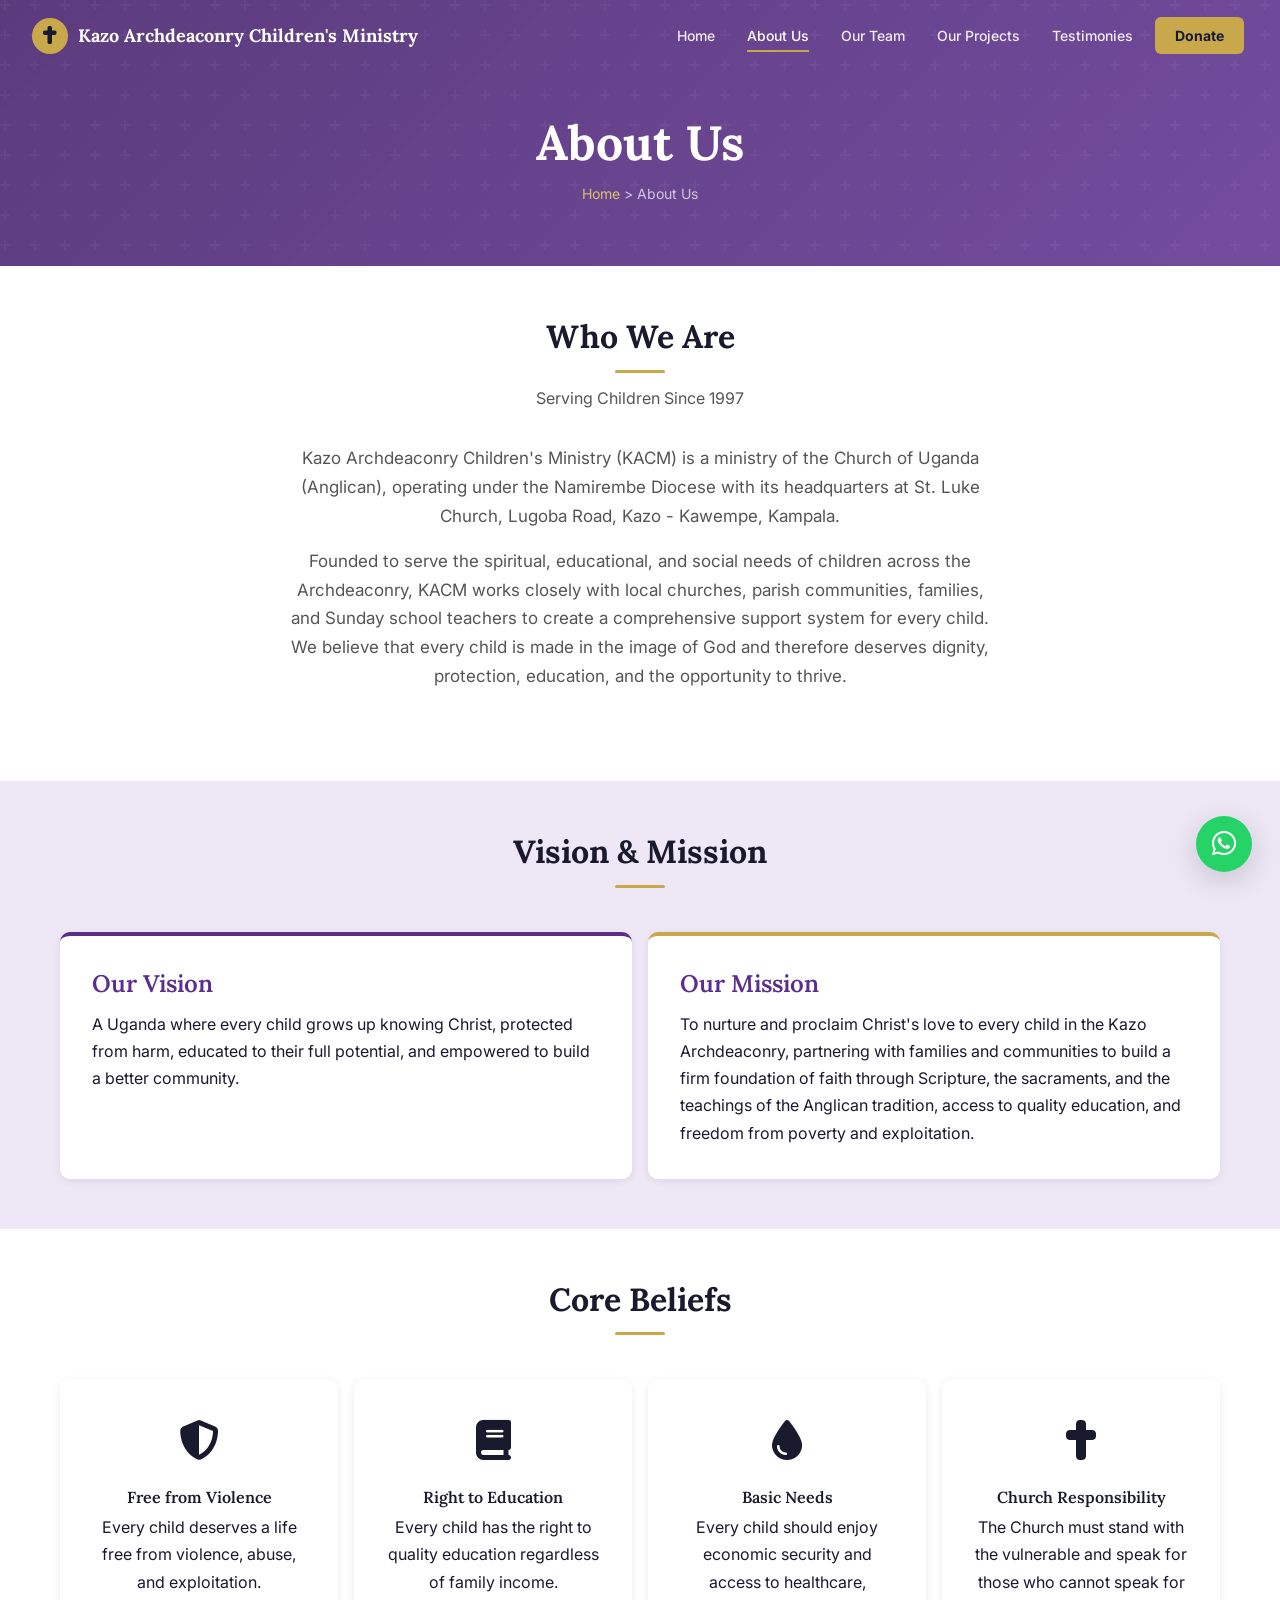
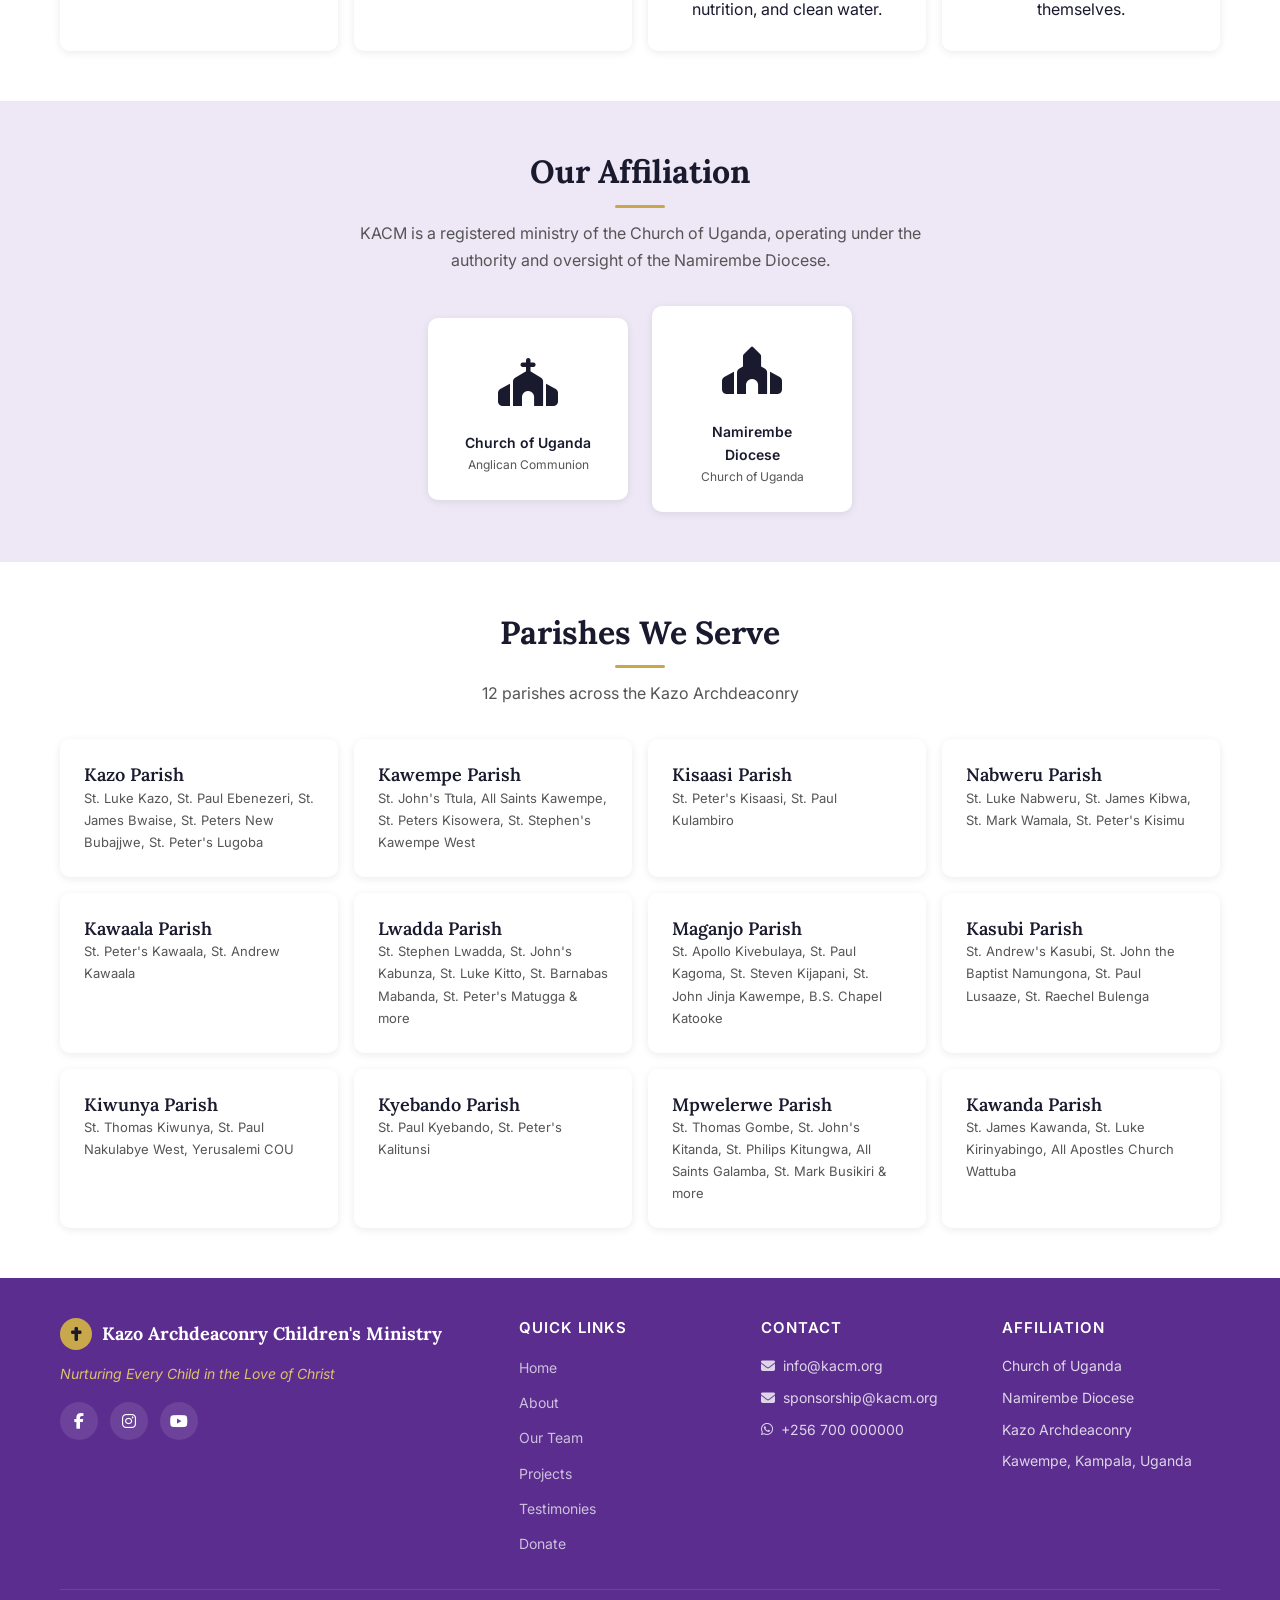
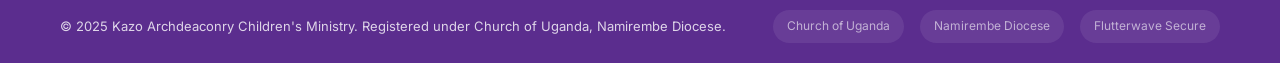
==== commit c800f51f: "fix(page-hero): update background image URL to local asset" ====
--- a/about.html
+++ b/about.html
@@ -33,7 +33,7 @@
     </div>
   </nav>
 
-  <section class="page-hero" style="background: linear-gradient(135deg, rgba(69,32,107,0.88), rgba(91,45,142,0.85)), url('https://images.pexels.com/photos/35250436/pexels-photo-35250436.jpeg?auto=format&fit=crop&w=1600&q=80') center/cover no-repeat;">
+  <section class="page-hero" style="background: linear-gradient(135deg, rgba(69,32,107,0.88), rgba(91,45,142,0.85)), url('assets/sunday school children group photos/sunday school children all raising hands up.jpeg') center/cover no-repeat;">
     <div class="container">
       <h1>About Us</h1>
       <p class="breadcrumb"><a href="index.html">Home</a> &gt; About Us</p>
--- a/css/style.css
+++ b/css/style.css
@@ -163,6 +163,8 @@
   align-items: center;
   justify-content: space-between;
   height: 100%;
+  max-width: 100%;
+  padding: 0 32px;
 }
 
 .nav-logo {
@@ -412,10 +414,10 @@
   align-items: center;
   text-align: center;
   color: var(--white);
-  padding: 0 20px;
+  padding: 0 40px;
   opacity: 0;
-  transition: opacity 1.2s ease, transform 0.6s ease;
-  transform: translateY(15px);
+  transition: opacity 0.8s ease, transform 0.8s cubic-bezier(0.25, 0.46, 0.45, 0.94);
+  transform: translateY(30px);
   pointer-events: none;
 }
 .hero-content.active {
@@ -423,38 +425,71 @@
   transform: translateY(0);
   pointer-events: auto;
 }
+.hero-content h1,
+.hero-content .hero-subtitle,
+.hero-content .hero-scripture,
+.hero-content .hero-buttons {
+  opacity: 0;
+  transform: translateY(20px);
+  transition: opacity 0.6s ease, transform 0.6s cubic-bezier(0.25, 0.46, 0.45, 0.94);
+}
+.hero-content.active h1 {
+  opacity: 1;
+  transform: translateY(0);
+  transition-delay: 0.1s;
+}
+.hero-content.active .hero-subtitle {
+  opacity: 1;
+  transform: translateY(0);
+  transition-delay: 0.25s;
+}
+.hero-content.active .hero-scripture {
+  opacity: 1;
+  transform: translateY(0);
+  transition-delay: 0.4s;
+}
+.hero-content.active .hero-buttons {
+  opacity: 1;
+  transform: translateY(0);
+  transition-delay: 0.55s;
+}
 .hero-content > * {
   max-width: 720px;
 }
+.hero-content h1 {
+  max-width: none;
+}
 .hero-content .hero-badge {
-  max-width: none;
+  max-width: 720px;
 }
 .hero-slide .hero-content h1 {
   color: var(--white);
-  font-size: clamp(32px, 5vw, 52px);
-  margin-bottom: 10px;
+  font-size: clamp(36px, 5.5vw, 56px);
+  margin-bottom: 18px;
 }
 .hero-slide .hero-content .hero-subtitle {
-  font-size: clamp(15px, 2vw, 18px);
-  opacity: 0.9;
-  max-width: 600px;
-  margin-bottom: 14px;
+  font-size: clamp(16px, 2.2vw, 20px);
+  opacity: 0.92;
+  max-width: 650px;
+  margin-bottom: 24px;
+  line-height: 1.6;
 }
 .hero-slide .hero-content .hero-scripture {
   display: inline-block;
   font-family: 'Lora', Georgia, serif;
   font-style: italic;
-  font-size: clamp(14px, 1.6vw, 17px);
+  font-size: clamp(15px, 1.8vw, 18px);
   color: var(--secondary-light);
   border-left: 3px solid var(--secondary);
-  padding-left: 14px;
-  margin-bottom: 18px;
+  padding-left: 18px;
+  margin-bottom: 32px;
   text-align: left;
-  max-width: 550px;
+  max-width: 580px;
+  line-height: 1.5;
 }
 .hero-slide .hero-content .hero-buttons {
   display: flex;
-  gap: 12px;
+  gap: 16px;
   justify-content: center;
   flex-wrap: wrap;
 }
@@ -1474,6 +1509,63 @@
   font-size: 28px;
 }
 
+/* --- VIDEO GRID --- */
+.video-grid {
+  display: grid;
+  grid-template-columns: repeat(4, 1fr);
+  gap: 16px;
+}
+.v-card {
+  background: var(--white);
+  border-radius: var(--radius-md);
+  overflow: hidden;
+  box-shadow: var(--shadow-sm);
+  cursor: pointer;
+  transition: transform 0.3s ease, box-shadow 0.3s ease;
+}
+.v-card:hover {
+  transform: translateY(-4px);
+  box-shadow: var(--shadow-md);
+}
+.v-thumb {
+  height: 180px;
+  position: relative;
+  display: flex;
+  align-items: center;
+  justify-content: center;
+}
+.v-play {
+  width: 56px;
+  height: 56px;
+  background: rgba(255,255,255,0.25);
+  backdrop-filter: blur(4px);
+  -webkit-backdrop-filter: blur(4px);
+  border-radius: 50%;
+  display: flex;
+  align-items: center;
+  justify-content: center;
+  font-size: 22px;
+  color: #fff;
+  border: 2px solid rgba(255,255,255,0.4);
+  transition: transform 0.3s ease, background 0.3s ease;
+}
+.v-card:hover .v-play {
+  transform: scale(1.1);
+  background: rgba(255,255,255,0.35);
+}
+.v-info {
+  padding: 14px 16px;
+}
+.v-info h4 {
+  font-size: 15px;
+  margin-bottom: 4px;
+}
+.v-info p {
+  font-size: 13px;
+  color: var(--text-gray);
+  margin: 0;
+}
+
 /* --- PRIVACY NOTE --- */
 .privacy-note {
   font-size: 12px;
@@ -1521,6 +1613,101 @@
   font-weight: 700;
   color: var(--primary);
   white-space: nowrap;
+}
+
+/* --- SPONSOR SECTION (Projects Page) --- */
+.sponsor-banner {
+  background: linear-gradient(135deg, rgba(91,45,142,0.92), rgba(26,26,46,0.88)), url('https://images.pexels.com/photos/1488521787991-ed7bbaae773c?auto=format&fit=crop&w=1000&q=80') center/cover;
+  border-radius: var(--radius-lg);
+  padding: 50px 40px;
+  text-align: center;
+  margin-bottom: 32px;
+}
+.sponsor-banner h2 {
+  font-size: clamp(28px, 4vw, 38px);
+}
+.sponsor-overview {
+  display: grid;
+  grid-template-columns: 1.5fr 1fr;
+  gap: 20px;
+  margin-bottom: 40px;
+}
+.sponsor-problem-box {
+  background: var(--bg-light-gold);
+  border-radius: var(--radius-md);
+  padding: 24px 28px;
+  border-left: 4px solid var(--secondary);
+}
+.sponsor-problem-box h4 {
+  margin-bottom: 8px;
+}
+.sponsor-problem-box p {
+  margin: 0;
+  font-size: 14px;
+  color: var(--text-dark);
+  line-height: 1.7;
+}
+.sponsor-stats-box {
+  background: var(--primary);
+  border-radius: var(--radius-md);
+  padding: 24px;
+  display: flex;
+  flex-direction: column;
+  justify-content: center;
+  gap: 14px;
+}
+.sponsor-stats-box > div {
+  text-align: center;
+}
+.ss-number {
+  display: block;
+  font-family: 'Lora', Georgia, serif;
+  font-size: 30px;
+  font-weight: 700;
+  color: var(--secondary);
+  line-height: 1;
+}
+.ss-label {
+  font-size: 13px;
+  color: rgba(255,255,255,0.8);
+  text-transform: uppercase;
+  letter-spacing: 1px;
+}
+.sponsor-steps {
+  display: grid;
+  grid-template-columns: repeat(4, 1fr);
+  gap: 16px;
+  margin-bottom: 40px;
+}
+.ss-step {
+  background: var(--white);
+  border-radius: var(--radius-md);
+  padding: 24px 20px;
+  text-align: center;
+  box-shadow: var(--shadow-sm);
+  transition: transform 0.3s ease, box-shadow 0.3s ease;
+}
+.ss-step:hover {
+  transform: translateY(-3px);
+  box-shadow: var(--shadow-md);
+}
+.ss-step-num {
+  font-family: 'Lora', Georgia, serif;
+  font-size: 28px;
+  font-weight: 700;
+  color: var(--primary);
+  opacity: 0.3;
+  margin-bottom: 8px;
+  line-height: 1;
+}
+.ss-step h4 {
+  font-size: 15px;
+  margin-bottom: 4px;
+}
+.ss-step p {
+  font-size: 13px;
+  color: var(--text-gray);
+  margin: 0;
 }
 
 /* --- STYLISH PROGRAM CARDS (overlay design) --- */
@@ -1588,25 +1775,68 @@
 .program-card-content .program-learn-more:hover {
   gap: 10px;
 }
-  display: flex;
-  flex-wrap: wrap;
-  justify-content: center;
-  gap: 12px 24px;
+
+/* --- CONTACT INFO GRID --- */
+.contact-info-grid {
+  display: grid;
+  grid-template-columns: repeat(4, 1fr);
+  gap: 16px;
   margin-bottom: 32px;
-  font-size: 14px;
-  color: var(--text-dark);
-}
-.contact-strip span {
-  display: inline-flex;
-  align-items: center;
-  gap: 6px;
-  white-space: nowrap;
-}
-.contact-strip i {
+}
+.ci-card {
+  background: var(--white);
+  border-radius: var(--radius-md);
+  padding: 20px;
+  display: flex;
+  align-items: center;
+  gap: 14px;
+  box-shadow: var(--shadow-sm);
+  transition: transform 0.3s ease, box-shadow 0.3s ease;
+}
+.ci-card:hover {
+  transform: translateY(-3px);
+  box-shadow: var(--shadow-md);
+}
+.ci-icon {
+  width: 44px;
+  height: 44px;
+  border-radius: 50%;
+  display: flex;
+  align-items: center;
+  justify-content: center;
+  font-size: 17px;
+  flex-shrink: 0;
+}
+.ci-card h4 {
+  font-size: 13px;
+  margin-bottom: 2px;
+}
+.ci-card p {
+  font-size: 12px;
+  color: var(--text-gray);
+  margin: 0;
+}
+.ci-card p a {
   color: var(--primary);
-  font-size: 13px;
-  width: 18px;
-  text-align: center;
+  font-weight: 600;
+}
+.ci-card p a:hover {
+  text-decoration: underline;
+}
+
+/* --- CONTACT CARD (form/map) --- */
+.contact-card {
+  background: var(--white);
+  border-radius: var(--radius-md);
+  padding: 20px;
+  box-shadow: var(--shadow-sm);
+  position: relative;
+}
+.contact-card-top {
+  height: 3px;
+  background: linear-gradient(90deg, var(--primary), var(--secondary));
+  border-radius: 3px 3px 0 0;
+  margin: -20px -20px 16px;
 }
 
 /* --- MEDIA & UPDATES REDESIGN --- */
@@ -2251,6 +2481,7 @@
   .steps { grid-template-columns: repeat(2, 1fr); }
   .program-section { grid-template-columns: 1fr; }
   .contact-layout { grid-template-columns: 1fr; }
+  .contact-info-grid { grid-template-columns: repeat(2, 1fr); }
   .gallery-grid { grid-template-columns: repeat(3, 1fr); }
   .payment-grid { grid-template-columns: 1fr; }
   .contact-details-grid { grid-template-columns: 1fr; }
@@ -2296,6 +2527,7 @@
   .card-grid-3 { grid-template-columns: 1fr; }
   .card-grid-2 { grid-template-columns: 1fr; }
   .card-grid-4 { grid-template-columns: 1fr; }
+  .contact-info-grid { grid-template-columns: 1fr; }
   .steps { grid-template-columns: 1fr; }
 
   .newsletter-form { flex-direction: column; }
@@ -2312,8 +2544,12 @@
   .contact-layout { grid-template-columns: 1fr; }
   .contact-form-wrapper { padding: 24px; }
   .contact-details-grid { grid-template-columns: 1fr; }
+  .contact-info-grid { grid-template-columns: repeat(2, 1fr); }
 
   .impact-cards { grid-template-columns: repeat(2, 1fr); }
+  .video-grid { grid-template-columns: 1fr; }
+  .sponsor-steps { grid-template-columns: repeat(2, 1fr); }
+  .sponsor-overview { grid-template-columns: 1fr; }
   .how-steps { grid-template-columns: 1fr !important; }
   .pm-grid { grid-template-columns: 1fr !important; }
 
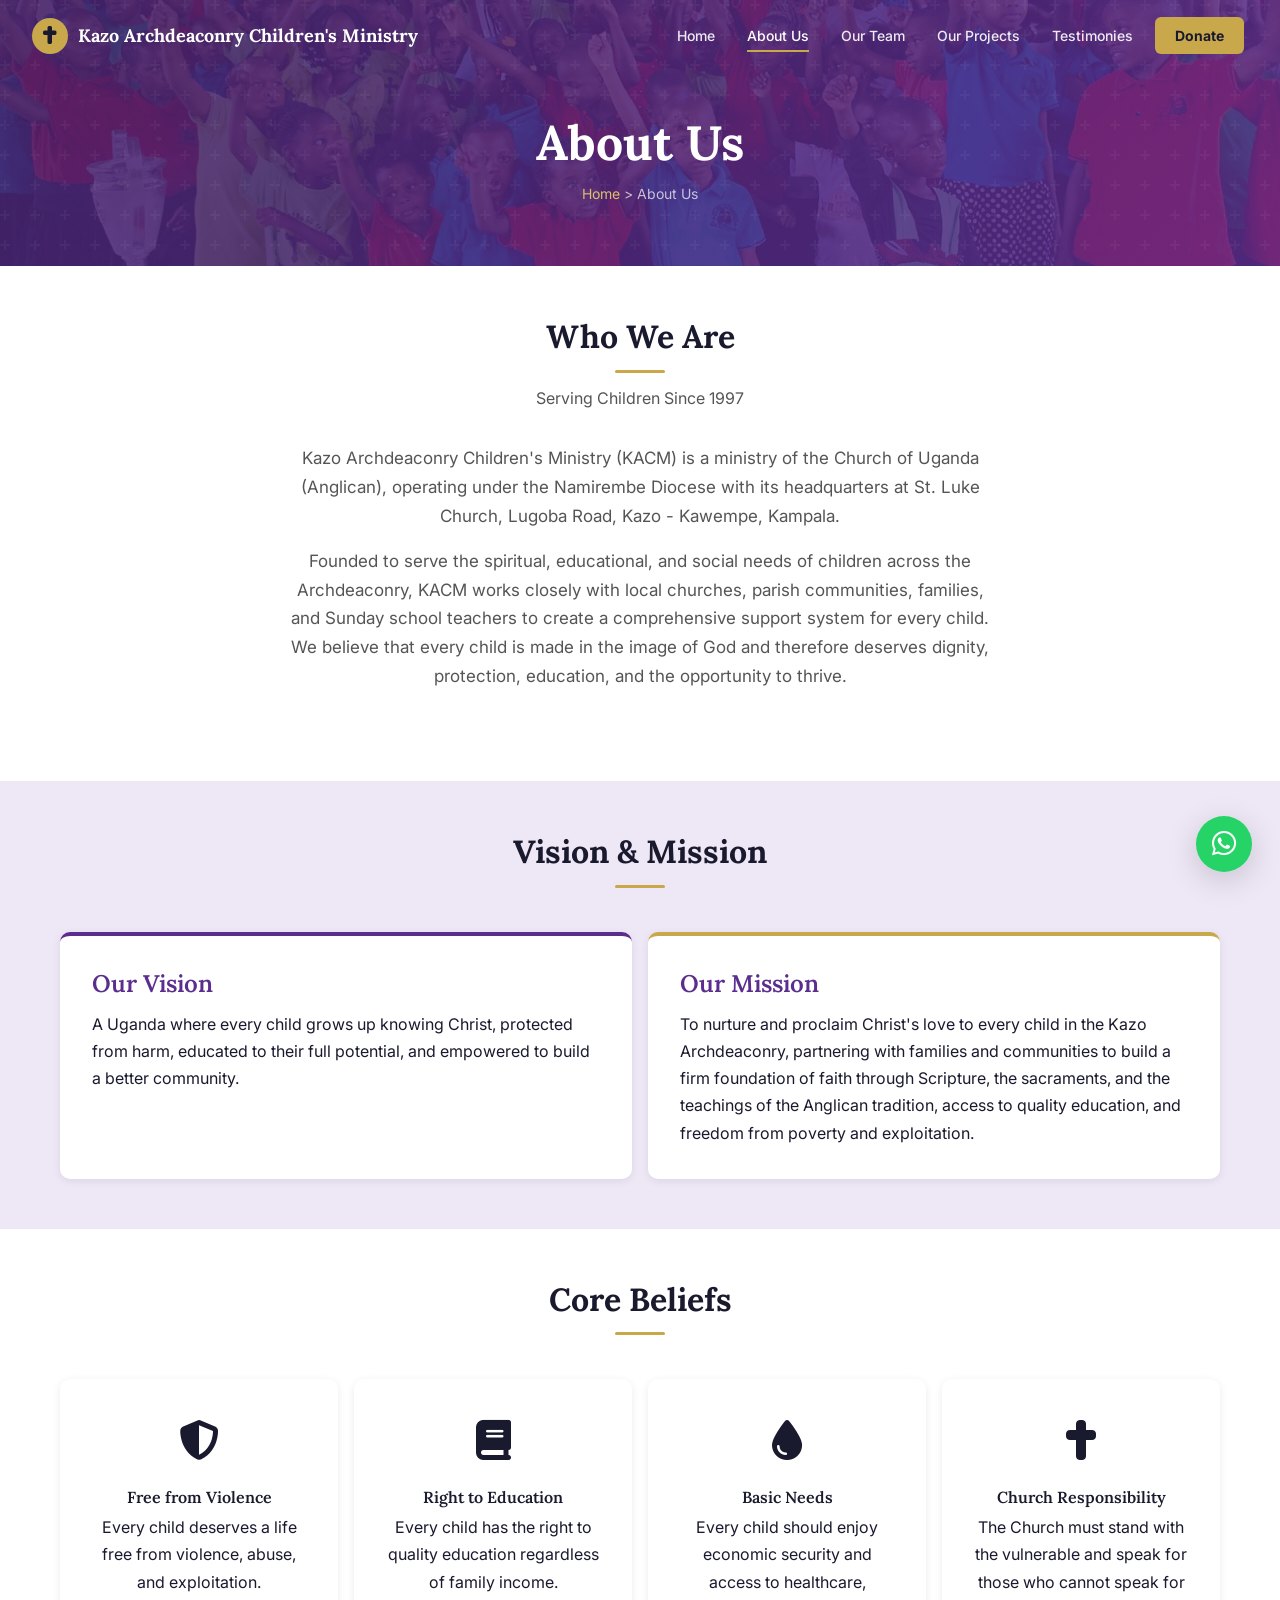
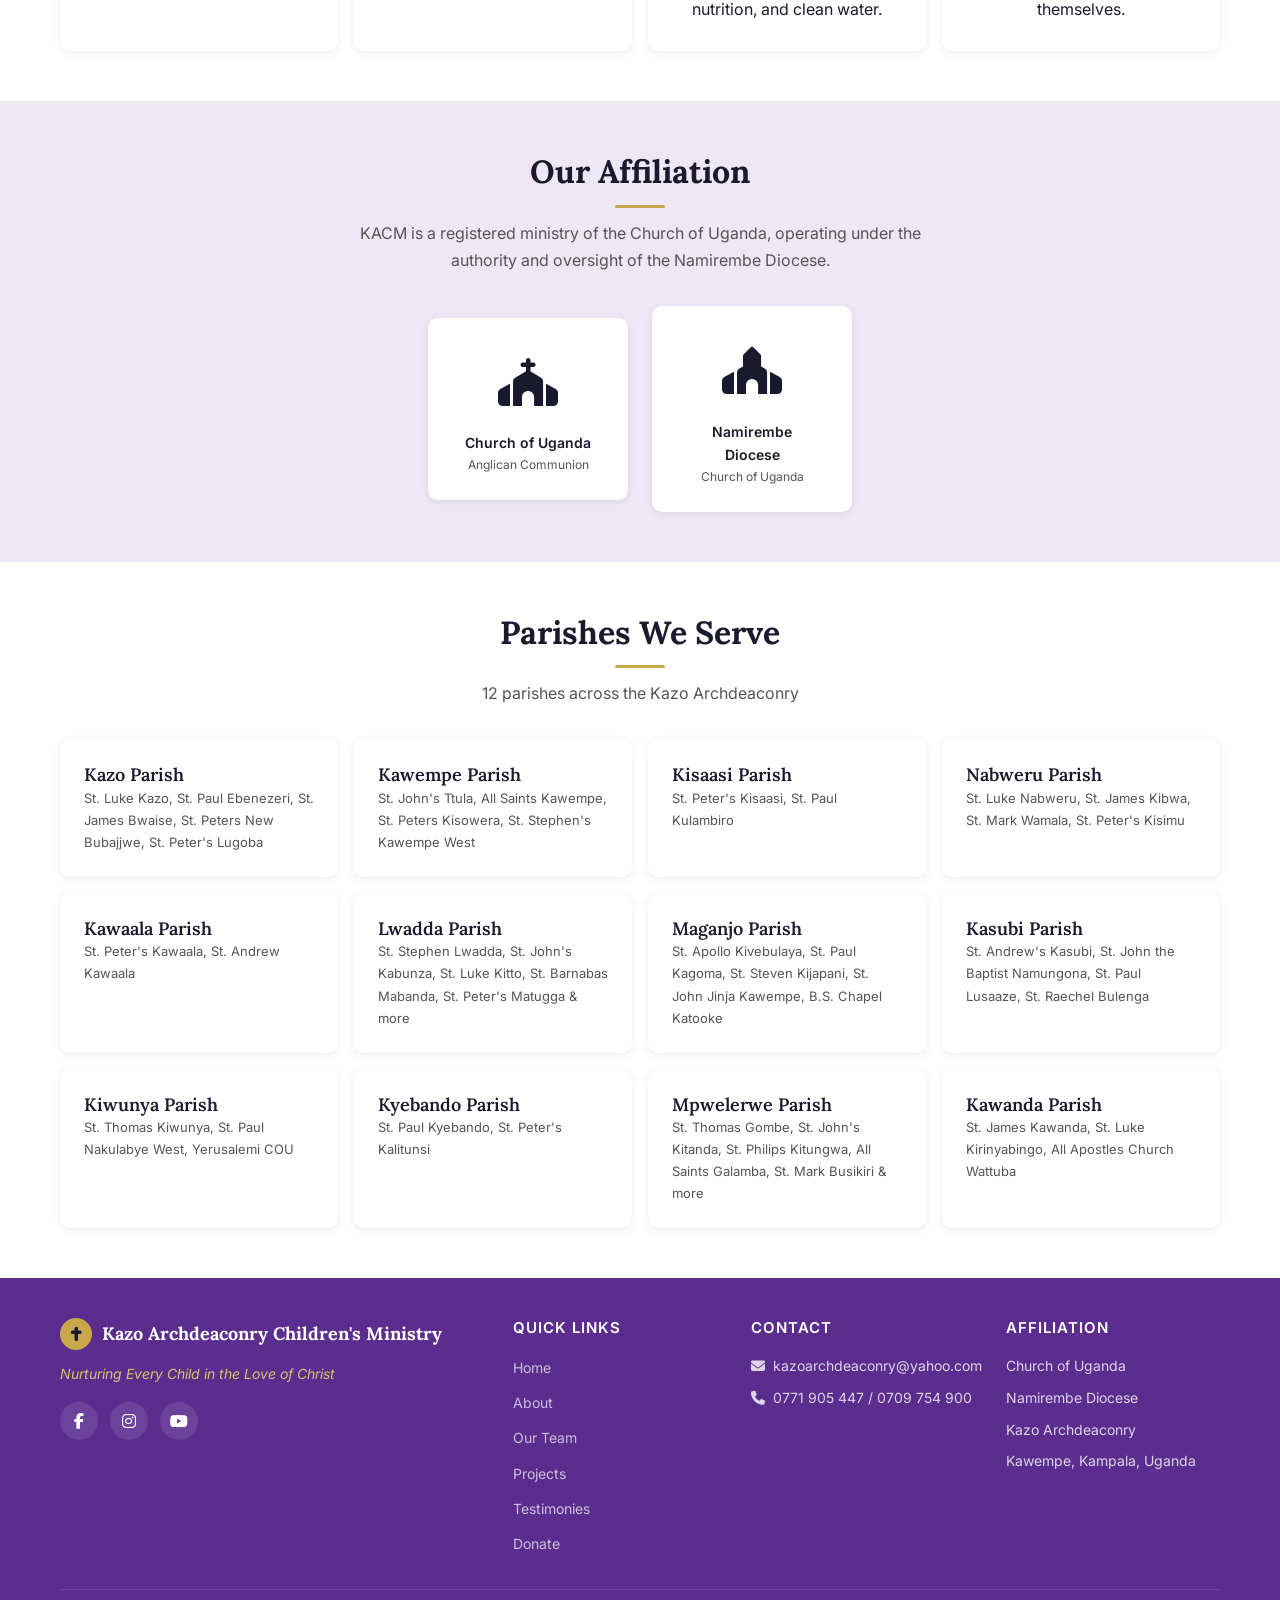
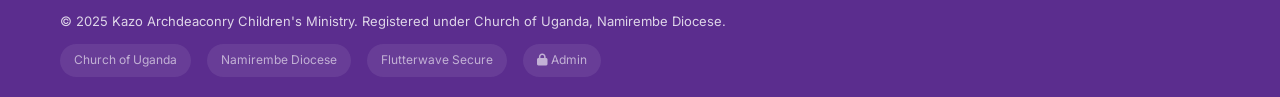
==== commit afd8418d: "feat(footer): update contact information and add admin link" ====
--- a/about.html
+++ b/about.html
@@ -180,9 +180,8 @@
         <div>
           <h4>Contact</h4>
           <div class="footer-contact">
-            <p><i class="fas fa-envelope"></i> info@kacm.org</p>
-            <p><i class="fas fa-envelope"></i> sponsorship@kacm.org</p>
-            <p><i class="fab fa-whatsapp"></i> +256 700 000000</p>
+            <p><i class="fas fa-envelope"></i> kazoarchdeaconry@yahoo.com</p>
+            <p><i class="fas fa-phone"></i> 0771 905 447 / 0709 754 900</p>
           </div>
         </div>
         <div>
@@ -201,12 +200,13 @@
           <span class="badge">Church of Uganda</span>
           <span class="badge">Namirembe Diocese</span>
           <span class="badge">Flutterwave Secure</span>
+          <a href="admin.html" class="badge admin-badge" style="text-decoration:none; cursor:pointer;"><i class="fas fa-lock"></i> Admin</a>
         </div>
       </div>
     </div>
   </footer>
 
-  <a href="#" class="whatsapp-float" data-phone="+256700000000" aria-label="Chat on WhatsApp">
+  <a href="#" class="whatsapp-float" data-phone="0771905447" aria-label="Chat on WhatsApp">
     <i class="fab fa-whatsapp"></i>
   </a>
 
--- a/css/style.css
+++ b/css/style.css
@@ -1617,7 +1617,7 @@
 
 /* --- SPONSOR SECTION (Projects Page) --- */
 .sponsor-banner {
-  background: linear-gradient(135deg, rgba(91,45,142,0.92), rgba(26,26,46,0.88)), url('https://images.pexels.com/photos/1488521787991-ed7bbaae773c?auto=format&fit=crop&w=1000&q=80') center/cover;
+  background: linear-gradient(135deg, rgba(91,45,142,0.92), rgba(26,26,46,0.88)), url('assets/sports/a group of students celebrating with a trophy.jpeg') center/cover;
   border-radius: var(--radius-lg);
   padding: 50px 40px;
   text-align: center;
